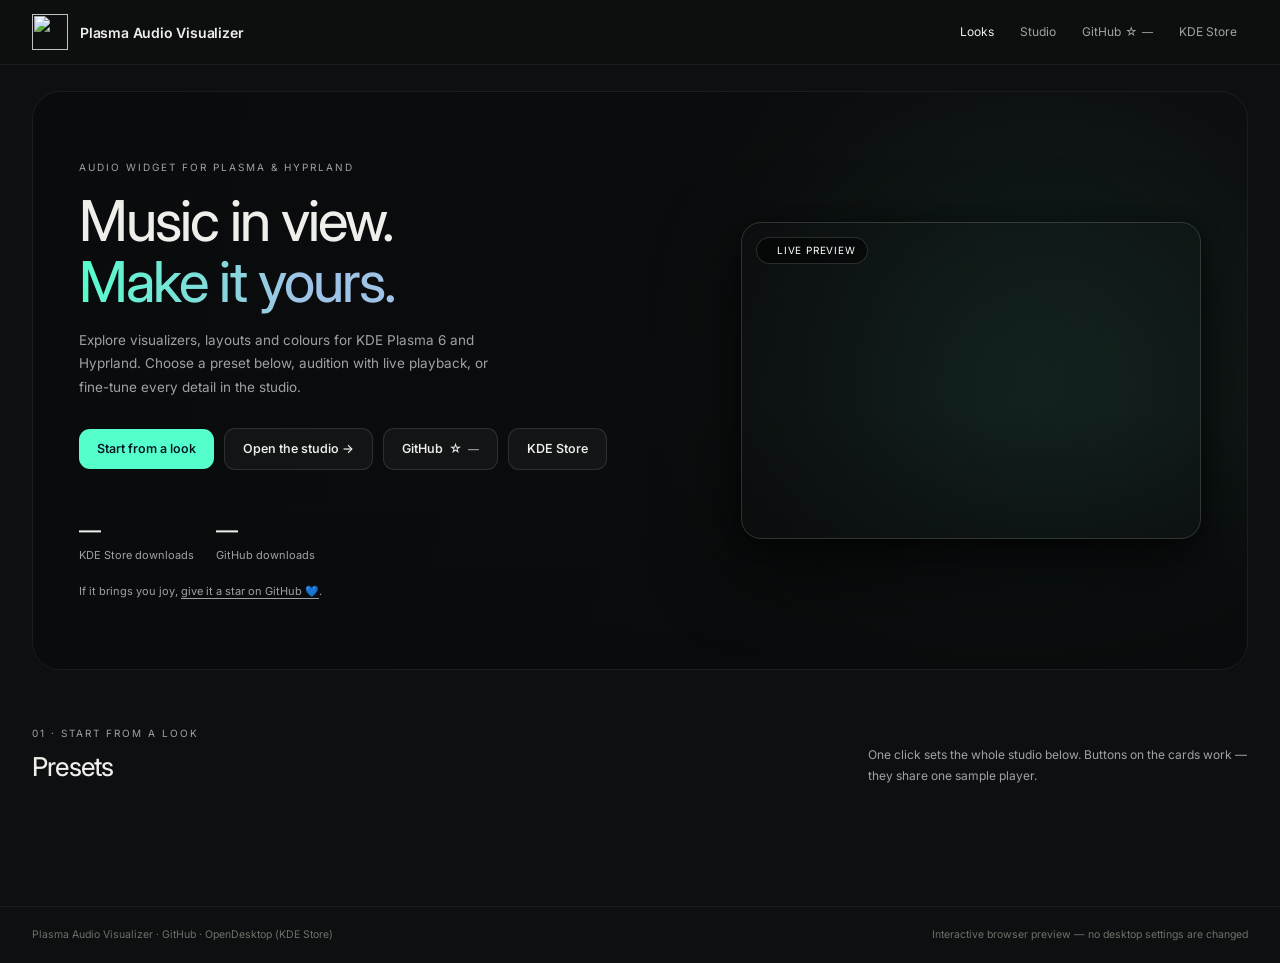
==== docs/website/index.html @ 0c095116 "3d visualizers udpated workflwos and website logic" ====
<!doctype html>
<html lang="en">
<head>
<meta charset="utf-8">
<meta name="viewport" content="width=device-width, initial-scale=1">
<title>Plasma Audio Visualizer — Looks &amp; Studio</title>
<meta name="description" content="Explore audio visualizer presets and tune your look in the interactive studio for Plasma Audio Visualizer.">
<link rel="icon" type="image/png" href="assets/studio/icon.png">
<link rel="preconnect" href="https://fonts.googleapis.com">
<link href="https://fonts.googleapis.com/css2?family=Inter:wght@400;500;600;700&family=Noto+Sans:ital,wght@0,400;0,700;1,400&display=swap" rel="stylesheet">
<link rel="stylesheet" href="style.css">
<link rel="stylesheet" href="assets/studio/wallpapers.css">
</head>
<body>
<svg width="0" height="0" style="position:absolute" aria-hidden="true"><filter id="lgRefract" x="0" y="0" width="100%" height="100%" color-interpolation-filters="sRGB"><feTurbulence type="fractalNoise" baseFrequency="0.006 0.011" numOctaves="2" seed="4" result="n"/><feGaussianBlur in="n" stdDeviation="2.5" result="nb"/><feDisplacementMap id="lgMap" in="SourceGraphic" in2="nb" scale="36" xChannelSelector="R" yChannelSelector="G"/></filter></svg>
<header><div class="hwrap">
  <div class="brand"><img class="brand-icon" src="assets/studio/icon.png" width="36" height="36" alt="">Plasma Audio Visualizer</div>
  <nav class="jump" aria-label="Main navigation">
    <a href="#" data-page="looks" aria-current="page">Looks</a>
    <a href="#" data-page="studio">Studio</a>
    <a href="https://github.com/Muddyblack/kde-audio-visualizer" target="_blank" rel="noopener" class="nav-gh" title="Give a star on GitHub if it brings you joy">
      GitHub <span aria-hidden="true">☆</span> <span class="star-count" data-count="stars" aria-label="Star count unavailable">—</span>
    </a>
    <a href="https://www.opendesktop.org/p/2359422" target="_blank" rel="noopener">KDE Store</a>
  </nav>
</div></header>

<main>
<div data-page="looks">
<section class="hero">
  <div class="hero-bg bd bd-sea"></div>
  <div class="hero-glow"></div>
  <div class="hero-grid">
    <div class="hero-copy">
      <div class="eyebrow">Audio widget for Plasma &amp; Hyprland</div>
      <h1>Music in view.<br><span>Make it yours.</span></h1>
      <p>Explore visualizers, layouts and colours for KDE Plasma 6 and Hyprland. Choose a preset below, audition with live playback, or fine-tune every detail in the studio.</p>
      <div class="hero-cta">
        <a class="primary-link" href="#looks">Start from a look</a>
        <a class="ghost-link" href="#" data-page="studio">Open the studio →</a>
        <a class="ghost-link star-link" href="https://github.com/Muddyblack/kde-audio-visualizer" target="_blank" rel="noopener" title="Star on GitHub if this project gave you joy">
          <span>GitHub</span><span aria-hidden="true">☆</span>
          <span class="star-count" data-count="stars" aria-label="Star count unavailable">—</span>
        </a>
        <a class="ghost-link" href="https://www.opendesktop.org/p/2359422" target="_blank" rel="noopener">KDE Store</a>
      </div>
      <div class="stats" id="stats"></div>
      <div class="stats download-stats" aria-label="Project downloads">
        <a class="stat-item" href="https://www.opendesktop.org/p/2359422" target="_blank" rel="noopener"><b data-count="kde" aria-label="Download count unavailable">—</b>KDE Store downloads</a>
        <a class="stat-item" href="https://github.com/Muddyblack/kde-audio-visualizer/releases" target="_blank" rel="noopener"><b data-count="downloads" aria-label="Download count unavailable">—</b>GitHub downloads</a>
      </div>
      <p class="star-note">If it brings you joy, <a href="https://github.com/Muddyblack/kde-audio-visualizer" target="_blank" rel="noopener">give it a star on GitHub 💙</a>.</p>
    </div>
    <div class="hero-showcase">
      <div class="hero-card">
        <span class="hero-badge"><i></i>Live preview</span>
        <div class="bd bd-sea"></div>
        <div class="fit" id="heroFit"><div class="fi" id="heroFi"></div></div>
      </div>
    </div>
  </div>
</section>

<div class="sh" id="looks"><div><div class="eyebrow">01 · Start from a look</div><h2>Presets</h2></div><p>One click sets the whole studio below. Buttons on the cards work — they share one sample player.</p></div>
<div class="filters" id="filters"></div>
<section class="presets" id="presets" aria-label="Preset looks"></section>
</div>

<div data-page="studio" hidden>
<div class="sh" id="studio"><div><div class="eyebrow">02 · Tune every detail</div><h2>Settings that preview as you go</h2></div><p>Tabs, search, visual pickers, and the widget always in view — on a desktop, a Plasma panel, or a Hyprland bar.</p></div>
<section class="studio">
  <div class="panel" id="panel">
    <div class="phead">
      <label class="search"><svg viewBox="0 0 24 24"><circle cx="11" cy="11" r="7"/><path d="m20 20-3.5-3.5"/></svg><input id="search" type="search" placeholder="Search settings…" aria-label="Search settings"><kbd>/</kbd></label>
      <button class="ghost" id="shuffle" title="Random combination">Surprise me</button>
    </div>
    <div class="tabs" role="tablist" id="tabs"></div>
    <div class="pbody" id="pbody"></div>
  </div>

  <div class="stagecol">
    <div class="stage" id="stage">
      <div class="bd bd-dusk" id="stageBd"></div>
      <div class="bar top">
        <div class="chip" id="bdPicker"><span class="lbl">Wallpaper</span></div>
        <div class="chip"><span class="lbl">State</span><select id="statusSel" aria-label="Widget state">
          <option value="normal">Playing</option><option value="paused">Paused</option><option value="long">Long title</option><option value="nometa">No metadata</option><option value="idle">Nothing playing</option><option value="backend">cava missing</option>
        </select></div>
      </div>
      <div class="hint" id="hint" hidden></div>
      <div class="scaler" id="scaler"><div class="scaled" id="mainWidget"></div></div>
      <div class="lightbox" id="lightbox" hidden></div>
      <div class="bar bottom">
        <div class="chip" id="accentPicker"><span class="lbl">Accent</span></div>
        <span class="sizeinfo" id="sizeInfo"></span>
        <div class="chip" id="zoomPicker"><button data-z="1">1×</button><button data-z="2">2×</button><button data-z="fit" aria-pressed="true">Fit</button></div>
      </div>
    </div>
    <div class="caption">
      <div class="ct"><h3 id="cfgTitle">Changed settings</h3><div class="btnrow"><button class="ghost" id="resetAll">Reset to defaults</button><button class="primary" id="copyCfg">Copy config</button></div></div>
      <div class="cfg" id="cfg"></div>
      <div class="legend"><span><span class="kv" style="padding:1px 6px">key</span> existing main.xml</span><span><span class="kv isnew" style="padding:1px 6px"><b>key</b></span> proposed</span><span><span class="kv ishypr" style="padding:1px 6px"><b>key</b></span> Hyprland shell</span></div>
    </div>
  </div>
</section>
</div>

</main>
<footer>
    <span>Plasma Audio Visualizer · <a href="https://github.com/Muddyblack/kde-audio-visualizer" target="_blank" rel="noopener">GitHub</a> · <a href="https://www.opendesktop.org/p/2359422" target="_blank" rel="noopener">OpenDesktop (KDE Store)</a></span>
    <span>Interactive browser preview — no desktop settings are changed</span>
</footer>

<div class="toast" id="toast" role="status" aria-live="polite"></div>

<script src="assets/studio/QtShim.js"></script>
<script src="assets/studio/ConfigSchema.js"></script>
<script src="assets/studio/WaveMath.js"></script>
<script src="assets/studio/WaveDraw.js"></script>
<script src="assets/studio/OrbitDraw.js"></script>
<script src="assets/studio/GrainDraw.js"></script>
<script src="assets/studio/Layouts.js"></script>
<script src="assets/studio/StudioCatalog.js"></script>
<script src="assets/studio/PresetCodec.js"></script>
<script src="assets/studio/Diagrams.js"></script>
<script src="assets/studio/Theme.js"></script>
<script src="assets/studio/Schema.js"></script>
<script src="app.js"></script>
</body>
</html>
---- docs/website/style.css ----
:root{
  color-scheme:dark;
  --bg:var(--studio-bg,#0e0f10);--panel:var(--studio-panel,#151718);--sunk:var(--studio-sunk,#0f1112);
  --line:var(--studio-line,#ffffff10);--line2:var(--studio-line2,#ffffff1c);--text:var(--studio-text,#eeefeb);--muted:var(--studio-muted,#9da3a5);--dim:var(--studio-dim,#787f82);
  --brand:var(--studio-brand,#55ffcc);--brand-ink:var(--studio-brandInk,#01121f);--new:var(--studio-warn,#ffe073);--idea:#b9a4ff;
}
*{box-sizing:border-box}
[hidden]{display:none!important}
html{scroll-behavior:smooth}
body{margin:0;background:var(--bg);color:var(--text);font:14px/1.5 Inter,"Segoe UI",system-ui,sans-serif;-webkit-font-smoothing:antialiased}
button,input,select{font:inherit;color:inherit}
button{cursor:pointer}
:focus-visible{outline:2px solid var(--brand);outline-offset:3px}

/* ─── page chrome ─── */
header{position:sticky;top:0;z-index:50;backdrop-filter:blur(14px);background:#0e0f10cc;border-bottom:1px solid var(--line)}
.hwrap{max-width:1440px;margin:auto;padding:14px 32px;display:flex;align-items:center;justify-content:space-between;gap:16px}
.brand{display:flex;align-items:center;gap:12px;font-weight:600;letter-spacing:-.2px}
.brand-icon{width:36px;height:36px;object-fit:contain;flex-shrink:0}
nav.jump{display:flex;gap:4px;align-items:center}
nav.jump a{color:var(--muted);text-decoration:none;font-size:12px;padding:6px 11px;border-radius:7px;display:inline-flex;align-items:center;gap:4px}
nav.jump a:hover{color:var(--text);background:var(--studio-hover)}
nav.jump a[aria-current=page]{color:var(--text);background:var(--studio-line)}
.star-count{font-size:11px;font-variant-numeric:tabular-nums;color:var(--muted)}

main{max-width:1440px;margin:auto;padding:0 32px 40px}
.eyebrow{font-size:10px;letter-spacing:2px;text-transform:uppercase;color:var(--muted)}
h1{font-size:clamp(34px,4.4vw,58px);font-weight:450;letter-spacing:-2px;line-height:1.08;margin:16px 0 0}
h1 span{background:linear-gradient(100deg,var(--brand),#9fc3e6 70%);-webkit-background-clip:text;background-clip:text;color:transparent}
.stats{display:flex;gap:22px;margin-top:26px;flex-wrap:wrap;align-items:center}
.stats .stat-item{font-size:11px;color:var(--muted);text-decoration:none;transition:transform .15s,color .15s}
.stats .stat-item b{display:block;font-size:22px;font-weight:500;color:var(--text);letter-spacing:-.5px}
.stats a.stat-item:hover{color:var(--brand);transform:translateY(-1px)}
.stats a.stat-item:hover b{color:var(--brand)}

/* ─── hero ─── */
.hero{position:relative;margin:26px 0 46px;border-radius:28px;overflow:hidden;isolation:isolate;border:1px solid var(--line)}
.hero-bg{position:absolute;inset:0;z-index:-2;transform:scale(1.02)}
.hero-bg:after{content:"";position:absolute;inset:0;background:linear-gradient(100deg,#0a0b0cf7 0%,#0a0b0ce8 34%,#0a0b0cad 58%,#0a0b0c4d 100%),linear-gradient(0deg,#08090ac2,transparent 45%)}
.hero-glow{position:absolute;z-index:-1;width:56%;height:150%;right:-8%;top:-25%;background:radial-gradient(circle,color-mix(in srgb,var(--brand) 20%,transparent),transparent 65%);filter:blur(50px);pointer-events:none}
.hero-grid{display:grid;grid-template-columns:minmax(320px,1fr) minmax(300px,460px);gap:44px;align-items:center;padding:68px 46px;position:relative;z-index:1}
.hero-copy{position:relative;z-index:2}
.hero-copy p{max-width:420px;color:var(--muted);margin:16px 0 0;line-height:1.75;font-size:13.5px}
.hero-copy p b{color:var(--text);font-weight:500}
.hero-cta{display:flex;gap:10px;margin-top:28px;flex-wrap:wrap;align-items:center}
.hero-cta a{display:inline-flex;align-items:center;gap:6px;border-radius:11px;padding:11px 18px;font-size:12.5px;font-weight:550;text-decoration:none;transition:transform .15s,background .15s,border-color .15s;white-space:nowrap}
.hero-cta a.primary-link{background:var(--brand);color:var(--brand-ink)}
.hero-cta a.primary-link:hover{transform:translateY(-1px)}
.hero-cta a.ghost-link{color:var(--text);border:1px solid var(--line2);background:#ffffff0a}
.hero-cta a.ghost-link:hover{background:var(--studio-hover)}
.hero-copy .star-note{font-size:11px;margin-top:18px}
.star-note a{color:inherit;text-underline-offset:3px}
.star-note a:hover{color:var(--text)}
.download-stats{margin-top:18px}
.hero-showcase{position:relative;display:grid;place-items:center}
.hero-card{position:relative;width:100%;aspect-ratio:16/11;border-radius:20px;overflow:hidden;border:1px solid #ffffff26;box-shadow:0 30px 80px #000a,0 4px 20px #0007;display:grid;place-items:center}
.hero-card .fit{position:relative;z-index:1}
.hero-badge{position:absolute;z-index:2;top:14px;left:14px;display:flex;align-items:center;gap:6px;font-size:10px;letter-spacing:.8px;text-transform:uppercase;color:#fff;background:#00000080;backdrop-filter:blur(10px);border:1px solid #ffffff26;border-radius:20px;padding:5px 11px 5px 8px}
.hero-badge i{width:6px;height:6px;border-radius:50%;background:var(--studio-ok);box-shadow:0 0 0 0 #8fe39a88;animation:pl 2s infinite}

.sh{display:flex;justify-content:space-between;align-items:end;gap:24px;margin:56px 0 20px}
.sh h2{font-size:26px;font-weight:450;letter-spacing:-.8px;margin:6px 0 0}
.sh p{font-size:12px;color:var(--muted);max-width:380px;margin:0;line-height:1.7}
.new{display:inline-flex;align-items:center;margin-left:7px;padding:1px 6px;border-radius:5px;font-size:9px;font-weight:600;letter-spacing:.6px;text-transform:uppercase;color:var(--new);background:#f1c27b14;border:1px solid #f1c27b33;vertical-align:1px;white-space:nowrap}
.exist{color:#9fc3e6;background:#9fc3e612;border-color:#9fc3e62e}
.hypr{color:#7fd8c8;background:#7fd8c812;border-color:#7fd8c82e}

/* Shared wallpaper artwork is loaded from assets/studio/wallpapers.css. */
.bd{position:absolute;inset:0;z-index:0}

/* ─── presets ─── */
.filters{display:flex;gap:6px;flex-wrap:wrap;margin:-6px 0 16px}
.filters button{background:var(--studio-hover);border:1px solid var(--line2);border-radius:20px;padding:5px 12px;font-size:11.5px;color:var(--muted)}
.filters button[aria-pressed=true]{background:var(--brand);color:var(--brand-ink);border-color:transparent}
.presets{display:grid;grid-template-columns:repeat(auto-fill,minmax(300px,1fr));gap:16px}
.pcard{position:relative;border:1px solid var(--line2);border-radius:16px;overflow:hidden;background:var(--panel);transition:transform .2s,border-color .2s,box-shadow .2s}
.pcard:hover{transform:translateY(-2px);border-color:#ffffff30;box-shadow:0 18px 40px #0006}
.pcard.active{border-color:color-mix(in srgb,var(--brand) 50%,transparent);box-shadow:0 0 0 3px color-mix(in srgb,var(--brand) 10%,transparent)}
.pcard .pv{position:relative;height:176px;display:grid;place-items:center;overflow:hidden;cursor:pointer}
.pcard .pv .fit{position:relative;z-index:1}
.pcard .meta{padding:14px 16px 16px;display:flex;justify-content:space-between;gap:12px;align-items:start;border-top:1px solid var(--line)}
.pcard h3{margin:0;font-size:14px;font-weight:550;letter-spacing:-.2px}
.pcard p{margin:3px 0 8px;font-size:11.5px;color:var(--muted);line-height:1.55}
.pcard .tags{display:flex;gap:5px;flex-wrap:wrap}.pcard .tags .new{margin:0}
.use{flex-shrink:0;background:#ffffff0a;border:1px solid var(--line2);border-radius:8px;padding:6px 11px;font-size:11px;color:var(--text)}
.use:hover,.pcard.active .use{background:var(--brand);color:var(--brand-ink);border-color:transparent}

/* ─── studio ─── */
.studio{display:grid;grid-template-columns:minmax(380px,1.1fr) minmax(0,1fr);gap:20px;align-items:start;max-width:1280px;margin-inline:auto}
.panel{border:1px solid var(--line2);border-radius:18px;background:linear-gradient(180deg,var(--studio-panelTop),var(--studio-panelBottom));overflow:hidden}
.phead{padding:16px 18px 0;display:flex;gap:10px;align-items:center}
.search{flex:1;display:flex;align-items:center;gap:8px;background:var(--sunk);border:1px solid var(--line2);border-radius:10px;padding:0 11px;height:36px;color:var(--dim)}
.search svg{width:14px;height:14px;fill:none;stroke:currentColor;stroke-width:2}
.search input{flex:1;background:none;border:0;outline:0;font-size:12.5px;color:var(--text);min-width:0}
.search kbd{font:10px Inter,sans-serif;border:1px solid var(--line2);border-radius:4px;padding:1px 5px;color:var(--dim)}
.ghost{background:none;border:1px solid var(--line2);border-radius:10px;height:36px;padding:0 12px;font-size:11.5px;color:var(--muted);white-space:nowrap}
.ghost:hover{color:var(--text);background:var(--studio-hover)}
.tabs{display:flex;flex-wrap:wrap;gap:2px;padding:12px 12px 0;border-bottom:1px solid var(--line)}
.tabs::-webkit-scrollbar{display:none}
.tabs button{position:relative;display:flex;align-items:center;gap:6px;background:none;border:0;padding:10px 10px 12px;font-size:12.5px;color:var(--muted);white-space:nowrap}
.tabs button svg{width:15px;height:15px;fill:none;stroke:currentColor;stroke-width:1.7;stroke-linecap:round;stroke-linejoin:round}
.tabs button[aria-selected=true]{color:var(--text)}
.tabs button[aria-selected=true]:after{content:"";position:absolute;left:8px;right:8px;bottom:-1px;height:2px;border-radius:2px;background:var(--brand)}
.pbody{padding:6px 18px 22px}
.sec{margin-top:18px}
.sec>h4{margin:0 0 8px;font-size:11px;font-weight:600;letter-spacing:1.2px;text-transform:uppercase;color:var(--studio-sectionTitle)}
.card{border:1px solid var(--line);border-radius:14px;background:var(--studio-card);padding:2px 14px}
.row{display:flex;align-items:center;justify-content:space-between;gap:10px 18px;flex-wrap:wrap;padding:13px 0;border-top:1px solid var(--line)}
.row.first{border-top:0}
.row.full{display:block}
.row.full .rh{margin-bottom:11px}
.row.disabled{opacity:.4;pointer-events:none}
.rh{flex:1 1 190px;min-width:0}
.rt{font-size:12.5px;font-weight:500}
.rd{font-size:11px;color:var(--muted);margin-top:2px;line-height:1.5}
.rc{flex-shrink:0;display:flex;align-items:center;gap:8px;flex-wrap:wrap;justify-content:flex-end}
.switch{appearance:none;width:36px;height:21px;border-radius:21px;background:var(--studio-switchOff);position:relative;cursor:pointer;flex-shrink:0;margin:0;transition:background .2s;box-shadow:inset 0 1px 2px #0006}
.switch:checked{background:linear-gradient(180deg,var(--studio-switchOnTop),var(--studio-switchOnBottom))}
.switch:before{content:"";position:absolute;width:15px;height:15px;left:3px;top:3px;border-radius:50%;background:var(--studio-knob);box-shadow:0 1px 3px #0007;transition:transform .2s cubic-bezier(.3,1.4,.6,1)}
.switch:checked:before{transform:translateX(15px);background:var(--studio-brandInk)}
.range{display:flex;align-items:center;gap:10px}
.range input{appearance:none;width:168px;height:4px;border-radius:4px;margin:0;background:linear-gradient(90deg,var(--brand) var(--f,50%),var(--studio-rangeTrack) var(--f,50%));cursor:pointer}
.range input::-webkit-slider-thumb{appearance:none;width:15px;height:15px;border-radius:50%;background:var(--studio-rangeThumb);box-shadow:0 1px 4px #0008,0 0 0 4px var(--studio-rangeRing)}
.range input::-moz-range-thumb{width:15px;height:15px;border:0;border-radius:50%;background:var(--studio-rangeThumb);box-shadow:0 1px 4px #0008,0 0 0 4px var(--studio-rangeRing)}
.range output{min-width:54px;text-align:center;font-size:11px;padding:3px 7px;border-radius:6px;background:var(--studio-hover);border:1px solid var(--line);font-variant-numeric:tabular-nums;color:var(--studio-outputText)}
.seg{display:inline-flex;flex-wrap:wrap;gap:2px;background:var(--sunk);border:1px solid var(--line2);padding:3px;border-radius:9px}
.seg button{background:none;border:0;border-radius:6px;padding:5px 10px;font-size:11.5px;color:var(--muted);white-space:nowrap;display:flex;align-items:center;gap:5px}
.seg button[aria-pressed=true]{background:var(--studio-segPressed);color:var(--studio-segPressedText);box-shadow:0 1px 4px #0005,inset 0 1px #ffffff0d}
.seg .new{margin-left:2px;padding:0 4px;font-size:8px}
.chips{display:flex;flex-wrap:wrap;gap:6px}
.chips button{background:var(--sunk);border:1px solid var(--line2);border-radius:20px;padding:5px 11px;font-size:11.5px;color:var(--muted)}
.chips button[aria-pressed=true]{border-color:var(--studio-chipPressedBorder);color:var(--text);background:var(--studio-chipPressed)}
.chips button[aria-pressed=true]:before{content:"✓ ";color:var(--brand)}
select.sel{background:var(--sunk);border:1px solid var(--line2);border-radius:8px;padding:7px 10px;font-size:12px;min-width:170px}
.tiles{display:grid;grid-template-columns:repeat(auto-fill,minmax(var(--tw,112px),1fr));gap:8px}
.tile{position:relative;background:var(--sunk);border:1px solid var(--line2);border-radius:12px;padding:6px;text-align:left;color:var(--muted);transition:border-color .15s,transform .15s,background .15s}
.tile:hover{border-color:var(--studio-tileHoverBorder);transform:translateY(-1px)}
.tile[aria-pressed=true]{border-color:var(--studio-tileSelectedBorder);color:var(--text);background:linear-gradient(180deg,var(--studio-chipPressed),var(--studio-panelBottom));box-shadow:0 0 0 3px var(--studio-tileSelectedRing)}
.tile .tpv{position:relative;display:grid;place-items:center;height:50px;border-radius:8px;overflow:hidden;background:radial-gradient(ellipse at 50% 120%,#ffffff0d,transparent 70%),var(--studio-tilePreview);margin-bottom:6px}
.tile .tpv>canvas{width:88%;height:36px;display:block}
.tile .tl{display:flex;align-items:center;justify-content:space-between;gap:4px;font-size:11px;padding:0 3px 2px;line-height:1.3}
.tile .tl .new{margin:0;padding:0 4px;font-size:8px}
.tile .tpv svg.diag{width:70%;height:auto}
.diag .f{fill:currentColor;opacity:.85}.diag .f2{fill:currentColor;opacity:.35}.diag .o{fill:none;stroke:currentColor;stroke-width:1.2;opacity:.6}.diag .s{fill:none;stroke:var(--brand);stroke-width:1.6;stroke-linecap:round}
.tile .tpv .pbwrap{width:82%;color:var(--text)}
.tile .tpv .w{position:relative}
.swatches{display:flex;flex-wrap:wrap;gap:7px;align-items:center}
.sw{width:22px;height:22px;border-radius:50%;border:0;padding:0;box-shadow:inset 0 0 0 1px #ffffff26}
.sw[aria-pressed=true]{box-shadow:0 0 0 2px var(--bg),0 0 0 4px #e9efe4}
.swc{position:relative;width:22px;height:22px;border-radius:50%;background:conic-gradient(#f55,#fd5,#5f8,#5df,#85f,#f5c,#f55);overflow:hidden;box-shadow:inset 0 0 0 1px #ffffff40}
.swc input{position:absolute;inset:-6px;opacity:0;cursor:pointer}
.sp{width:74%;height:34px;border-radius:9px;display:block;position:relative;overflow:hidden;border:1px solid #ffffff1f}
.sp-color{background:#0a0b10e6}
.sp-art{background:var(--cover) center/cover}.sp-art:after{content:"";position:absolute;inset:0;backdrop-filter:blur(3px);background:#0005}
.sp-glass{background:linear-gradient(135deg,#ffffff30,var(--studio-hover) 60%,#ffffff14);box-shadow:inset 0 1px #ffffff30}
.sp-liquid{border:0;background:linear-gradient(135deg,#ffffff22,#ffffff05 50%,#ffffff18);box-shadow:inset 0 1px #ffffffaa,inset 0 -1px #ffffff40,inset 1px 0 #ffffff50,inset 0 8px 14px -8px #ffffff60}
.sp-solid{background:linear-gradient(135deg,#eeeee4,#d9dfcf)}
.sp-atmosphere{background:radial-gradient(120% 140% at 100% 0%,#ff3d8baa,transparent 60%),radial-gradient(120% 120% at 0 100%,#5b2cffaa,transparent 60%),#120b2e}
.tpv.onbd{background:linear-gradient(135deg,#5b1d6e,#b3628a)}
.note{display:flex;gap:10px;padding:12px 13px;border-radius:12px;background:var(--studio-noteBg);border:1px solid var(--studio-noteBorder);font-size:11.5px;line-height:1.6;color:var(--studio-noteText)}
.note b{color:#fff;font-weight:550}
.note .ok{color:var(--studio-ok)}.note .warn{color:var(--studio-warn)}.note .no{color:#ff8a8a}
.note>i{font-style:normal;font-size:14px}
.note code{font:10.5px ui-monospace,monospace;background:#0006;padding:1px 5px;border-radius:4px}
.plat{display:grid;gap:8px}
.plat>div{display:grid;grid-template-columns:74px 1fr;gap:10px}
.plat span.k{font-size:10px;letter-spacing:1px;text-transform:uppercase;color:#a99bdc;padding-top:2px}
.monitor{position:relative;width:100%;aspect-ratio:16/9;max-width:340px;border-radius:10px;border:6px solid #2a2d2f;border-bottom-width:10px;background:linear-gradient(160deg,#3a2f5e,#b3628a);overflow:hidden}
.monitor .anch{position:absolute;inset:8px;display:grid;grid-template-columns:repeat(3,1fr);grid-template-rows:repeat(3,1fr);gap:4px}
.monitor .anch button{border:1px dashed #ffffff30;background:none;border-radius:6px;display:grid;place-items:center;padding:0}
.monitor .anch button span{width:46%;height:24%;border-radius:4px;background:#ffffff26}
.monitor .anch button[aria-pressed=true]{border-style:solid;border-color:#fff}
.monitor .anch button[aria-pressed=true] span{background:#fff;box-shadow:0 0 10px #fff8}
.diagcard{display:grid;gap:8px}
.check{display:flex;align-items:center;gap:10px;font-size:12px;padding:7px 0;color:var(--muted)}
.check i{width:18px;height:18px;border-radius:50%;display:grid;place-items:center;font-style:normal;font-size:10px;background:#ffffff0d;flex-shrink:0}
.check.ok i{background:#7fd18a22;color:var(--studio-ok)}
.check.ok{color:var(--text)}
.check code{margin-left:auto;font:10.5px ui-monospace,monospace;color:var(--dim)}
.status{display:flex;align-items:center;gap:12px;padding:6px 0 12px}
.livedot{width:10px;height:10px;border-radius:50%;background:var(--studio-ok);animation:pl 2s infinite;flex-shrink:0}
@keyframes pl{0%{box-shadow:0 0 0 0 #8fe39a88}70%{box-shadow:0 0 0 8px #8fe39a00}100%{box-shadow:0 0 0 0 #8fe39a00}}
.status b{font-weight:500;font-size:12.5px;display:block}.status span{font-size:11px;color:var(--muted)}
.status .ghost{margin-left:auto;height:30px}
.empty-search{padding:30px 0;text-align:center;color:var(--dim);font-size:12px}

/* stage */
.stagecol{position:sticky;top:72px;display:grid;gap:14px}
.stage{position:relative;border:1px solid var(--line2);border-radius:18px;overflow:hidden;height:min(420px,55vh);min-height:320px;isolation:isolate}
.stage .bar{position:absolute;z-index:6;left:12px;right:12px;display:flex;justify-content:space-between;align-items:center;gap:8px;flex-wrap:wrap;pointer-events:none}
.stage .bar>*{pointer-events:auto}
.stage .bar.top{top:12px}.stage .bar.bottom{bottom:12px}
.chip{display:flex;align-items:center;gap:6px;background:#0b0c0dcc;backdrop-filter:blur(12px);border:1px solid #ffffff1f;border-radius:10px;padding:4px;font-size:11px;color:#c9cfc6}
.chip button{background:none;border:0;border-radius:7px;padding:4px 8px;font-size:11px;color:#aab1a7}
.chip button[aria-pressed=true]{background:var(--studio-rangeTrack);color:#fff}
.chip .bdsw{width:30px;height:20px;padding:0;border-radius:6px;box-shadow:inset 0 0 0 1px #ffffff30;position:relative;overflow:hidden}
.chip .bdsw .bd{border-radius:6px}
.chip .bdsw[aria-pressed=true]{box-shadow:0 0 0 2px #fff}
.chip .acc{width:14px;height:14px;padding:0;border-radius:50%}
.chip .acc[aria-pressed=true]{box-shadow:0 0 0 2px #0b0c0d,0 0 0 3.5px #fff}
.chip select{background:transparent;border:0;font-size:11px;color:#e6ebe3;padding:3px 4px;outline:0}
.chip select option{background:#1a1c1e}
.chip .lbl{padding:0 4px 0 6px;color:#8a9187;font-size:10px;letter-spacing:.5px;text-transform:uppercase}
.scaler{position:absolute;z-index:2;transition:left .35s,top .35s}
.scaled{transform-origin:0 0}
.sizeinfo{font:10px ui-monospace,monospace;color:#e6ebe3b0;background:#0b0c0dcc;border:1px solid var(--studio-rangeTrack);border-radius:8px;padding:5px 9px;backdrop-filter:blur(10px)}
.hint{position:absolute;z-index:5;left:50%;transform:translateX(-50%);top:54px;font-size:11px;color:#fff;background:#0009;border-radius:20px;padding:4px 11px;backdrop-filter:blur(8px);pointer-events:none;white-space:nowrap}
.lightbox{position:absolute;inset:0;z-index:8;display:grid;place-items:center;background:#000a;backdrop-filter:blur(16px);cursor:zoom-out;animation:fade .25s}
.lightbox div{width:min(58%,300px);aspect-ratio:1;border-radius:14px;background-size:cover;box-shadow:0 30px 80px #000c}
.lightbox p{position:absolute;bottom:60px;margin:0;font-size:13px;color:#fff;text-align:center}
.lightbox p span{display:block;color:#fff9;font-size:11px}
@keyframes fade{from{opacity:0}}
.caption{border:1px solid var(--line2);border-radius:16px;background:var(--panel);padding:14px 16px}
.caption .ct{display:flex;align-items:center;justify-content:space-between;gap:10px;margin-bottom:10px;flex-wrap:wrap}
.caption h3{margin:0;font-size:13px;font-weight:550}
.caption h3 span{color:var(--muted);font-weight:400}
.cfg{display:flex;flex-wrap:wrap;gap:6px;max-height:132px;overflow:auto}
.kv{display:inline-flex;align-items:center;gap:6px;font:11px ui-monospace,SFMono-Regular,monospace;background:var(--sunk);border:1px solid var(--line);border-radius:7px;padding:4px 8px;color:#cdd4c9}
.kv b{font-weight:400;color:#8f968c}
.kv.isnew{border-color:#f1c27b2e;background:#f1c27b08}.kv.isnew b{color:#e3b56d}
.kv.ishypr{border-color:#7fd8c82e;background:#7fd8c808}.kv.ishypr b{color:#7fd8c8}
.cfg .none{font-size:11.5px;color:var(--dim)}
.btnrow{display:flex;gap:6px}
.btnrow button{height:28px;font-size:11px;border-radius:8px}
.primary{background:var(--brand);color:var(--brand-ink);border:0;padding:0 12px;font-weight:550}
.legend{display:flex;gap:14px;flex-wrap:wrap;font-size:11px;color:var(--muted);margin-top:10px}

footer{border-top:1px solid var(--line);margin-top:50px;padding:20px 32px;max-width:1440px;margin-left:auto;margin-right:auto;display:flex;justify-content:space-between;gap:20px;color:#69736a;font-size:10.5px}
.toast{position:fixed;left:50%;bottom:24px;transform:translate(-50%,20px);opacity:0;background:#e9efe4;color:#1a2117;border-radius:10px;padding:9px 14px;font-size:12px;font-weight:500;transition:.25s;z-index:99;pointer-events:none;box-shadow:0 10px 30px #0008}
.toast.on{opacity:1;transform:translate(-50%,0)}

/* ═══ THE WIDGET (mirrors VisualizerView.qml) ═══ */
.w{position:relative;width:var(--W);height:var(--H);color:var(--text);font-family:"Noto Sans","Noto Sans UI",Inter,system-ui,sans-serif;border-radius:var(--r);transition:transform .3s cubic-bezier(.2,.8,.2,1),box-shadow .3s;user-select:none;--p:.38}
.w.lift:hover{transform:translateY(-3px) scale(1.01)}
.w.sh-soft{box-shadow:0 10px 30px #0000004d,0 2px 6px #00000033}
.w.sh-lifted{box-shadow:0 24px 60px #00000073,0 6px 16px #00000040}
.w .face{position:absolute;inset:0;border-radius:inherit}
.w .surf{position:absolute;inset:0;border-radius:inherit;overflow:hidden;transition:opacity .2s}
.s-color{background:var(--bgc)}
.s-glass{background:linear-gradient(135deg,#ffffff24,var(--studio-hover) 55%,#ffffff12);backdrop-filter:blur(20px) saturate(1.5);-webkit-backdrop-filter:blur(20px) saturate(1.5)}
.s-solid{background:linear-gradient(135deg,#efefe6,#d8dece)}
.s-atmosphere{background:radial-gradient(130% 150% at 100% 0%,color-mix(in srgb,var(--p1) 75%,transparent),transparent 58%),radial-gradient(120% 130% at 0% 100%,color-mix(in srgb,var(--p2) 80%,transparent),transparent 62%),var(--p3)}
.s-atmosphere:after{content:"";position:absolute;inset:0;background:linear-gradient(180deg,#0000,#0000004d)}
.s-art .cover{position:absolute;inset:-18%;background:var(--cover) center/cover;filter:blur(var(--blur)) saturate(.85)}
.s-art .scrim{position:absolute;inset:0;background:linear-gradient(#000000b8,#000000d9,#000000fa);opacity:var(--dim)}
/* Liquid glass: blur + optional SVG refraction (Chromium) + specular rim that follows the pointer */
.s-liquid{background:linear-gradient(135deg,var(--studio-line2),var(--studio-card) 45%,#ffffff12);backdrop-filter:blur(var(--lgb,3px)) saturate(1.8) brightness(1.06);-webkit-backdrop-filter:blur(var(--lgb,3px)) saturate(1.8) brightness(1.06)}
.s-liquid.refract{backdrop-filter:url(#lgRefract) blur(var(--lgb,3px)) saturate(1.8) brightness(1.06)}
.s-liquid.t-frost{--lgb:14px;background:linear-gradient(135deg,#ffffff2e,var(--studio-line) 50%,#ffffff22)}
.s-liquid.t-cover{background:linear-gradient(135deg,color-mix(in srgb,var(--p1) 38%,transparent),color-mix(in srgb,var(--p2) 22%,transparent))}
.s-liquid .spec{position:absolute;inset:0;border-radius:inherit;background:radial-gradient(180px circle at var(--mx,22%) var(--my,-10%),#ffffff59,transparent 62%);mix-blend-mode:soft-light;pointer-events:none}
.s-liquid .edge{border:0!important;box-shadow:inset 0 1px 0 #ffffff99,inset 0 -1px 0 var(--studio-tileHoverBorder),inset 1px 0 0 #ffffff40,inset -1px 0 0 #ffffff26,inset 0 10px 18px -12px #ffffff66,inset 0 -12px 22px -14px #00000040!important}
.w .edge{position:absolute;inset:0;border-radius:inherit;border:1px solid #ffffff1f;pointer-events:none}
.w .edge.hl{box-shadow:inset 0 1px #ffffff2e,inset 0 -1px #00000026}
.s-solid .edge{border-color:#ffffff99}
.w .grain{position:absolute;inset:0;border-radius:inherit;pointer-events:none;opacity:.14;mix-blend-mode:overlay;background:url("data:image/svg+xml,%3Csvg xmlns='http://www.w3.org/2000/svg' width='120' height='120'%3E%3Cfilter id='n'%3E%3CfeTurbulence type='fractalNoise' baseFrequency='.9' numOctaves='2'/%3E%3C/filter%3E%3Crect width='120' height='120' filter='url(%23n)'/%3E%3C/svg%3E")}
.w .bglow{position:absolute;inset:-1px;border-radius:inherit;pointer-events:none;box-shadow:0 0 22px 2px var(--accent),inset 0 0 0 1px var(--accent);opacity:calc(var(--bass,0)*.7)}
.w .L{position:absolute;inset:var(--pad);display:flex;gap:12px;transition:opacity .3s}
.w.dim .L{opacity:.55}
.w .col{flex-direction:column}
.w .rev{flex-direction:row-reverse}
.artcol{display:flex;flex-direction:column;align-items:center;justify-content:center;gap:4px;flex-shrink:0}
.artcol .g2{flex:2}.artcol .g1{flex:1;max-height:10px}
.maincol{flex:1;min-width:0;display:flex;flex-direction:column;justify-content:center}
.wavebox{position:relative;flex:1;min-height:0;max-height:44px;transition:opacity .4s}
.wavebox.faded{opacity:.28}
.wavebox canvas{position:absolute;inset:0;width:100%;height:100%}
.bmsg{position:absolute;inset:0;display:flex;flex-direction:column;align-items:center;justify-content:center;text-align:center;line-height:1.25}
.bmsg span{font-size:10px;opacity:.8}.bmsg code{font:9px ui-monospace,monospace;opacity:.55}

/* artwork */
.artwrap{position:relative;flex-shrink:0;width:var(--a);height:var(--a)}
.art{position:relative;width:var(--a);height:var(--a);flex-shrink:0;border-radius:10px;background:#ffffff0d var(--cover) center/cover;box-shadow:inset 0 0 0 1px #ffffff2e,0 3px 12px #00000038;transition:transform .35s cubic-bezier(.2,.8,.2,1),filter .4s,box-shadow .3s}
.art.b-none{box-shadow:0 3px 12px #00000038}
.art.b-accent{box-shadow:inset 0 0 0 1.5px var(--accent),0 3px 12px #00000038}
.art.sharp{border-radius:2px}
.art.squircle{border-radius:30%}
.art.circle{border-radius:50%}
.art.vinyl,.art.cd{border-radius:50%}
.art.vinyl{background:radial-gradient(circle at 30% 25%,#ffffff1f,transparent 40%),repeating-radial-gradient(circle,#101010 0 1.2px,#1e1e1e 1.2px 2.6px);box-shadow:0 0 0 1px var(--studio-rangeTrack),0 4px 14px #0006}
.art.vinyl:before{content:"";position:absolute;inset:31%;border-radius:50%;background:var(--cover) center/cover}
.art.vinyl:after,.art.cd:after{content:"";position:absolute;left:46%;top:46%;width:8%;height:8%;border-radius:50%;background:#0c0c0c;box-shadow:0 0 0 1px #ffffff30}
.art.cd{background:radial-gradient(circle,#0000 0 17%,#ffffffcc 17.5% 19%,#0000 19.5%),conic-gradient(from 20deg,#d9e2e8,#f6c6dd,#bfe3f8,#fff3b8,#c9f0d4,#e4d2fb,#d9e2e8);box-shadow:0 0 0 1px #ffffff40,0 4px 14px #0005}
.art.cd:before{content:"";position:absolute;inset:6%;border-radius:50%;background:var(--cover) center/cover;opacity:.35;mix-blend-mode:multiply;-webkit-mask:radial-gradient(circle,#0000 0 20%,#000 21%)}
.art.spin{animation:spin 7s linear infinite}
.art.cd.spin{animation-duration:3s}
@keyframes spin{to{transform:rotate(360deg)}}
.art.glow{box-shadow:0 6px 24px color-mix(in srgb,var(--p1) 70%,transparent),inset 0 0 0 1px #ffffff2e}
.w:hover .art.tilt:not(.spin){transform:perspective(260px) rotateX(9deg) rotateY(-14deg) scale(1.05)}
.art.gray{filter:grayscale(1) brightness(.75)}
.art.reflect{-webkit-box-reflect:below 3px linear-gradient(transparent 55%,#ffffff40)}
.art.zoomable{cursor:zoom-in}
.art.empty{display:grid;place-items:center;background-image:none}
.art.empty:before,.art.empty:after{display:none}
.art.empty svg{width:42%;height:42%;fill:var(--text);opacity:.35}
.art.empty.fb-gradient{background:linear-gradient(135deg,hsl(var(--fh) 70% 60%),hsl(calc(var(--fh) + 60) 70% 35%))}
.art.empty.fb-letters{background:linear-gradient(135deg,#ffffff1f,var(--studio-hover))}
.art.empty b{font-size:calc(var(--a)*.36);font-weight:700;letter-spacing:-.5px;opacity:.8}
.artwrap .rg{position:absolute;inset:-4px;border-radius:14px;padding:2px;background:conic-gradient(var(--accent) calc(var(--p)*360deg),#ffffff26 0);-webkit-mask:linear-gradient(#000 0 0) content-box,linear-gradient(#000 0 0);-webkit-mask-composite:xor;mask-composite:exclude;pointer-events:none}
.artwrap.round .rg{border-radius:50%}
.artwrap.sq .rg{border-radius:32%}

/* dock */
.dock{display:flex;align-items:center;justify-content:center;gap:2px;height:26px;min-width:88px;padding:0 6px;border-radius:13px;background:var(--dock);border:1px solid #ffffff29;box-shadow:0 1px 3px #0000005a,inset 0 1px #ffffff2e;flex-shrink:0;transition:opacity .25s,transform .25s}
.dock button{width:22px;height:22px;display:grid;place-items:center;background:none;border:0;padding:0;color:var(--control);opacity:.8;transition:transform .13s cubic-bezier(.2,.8,.2,1),opacity .13s}
.dock button:hover{transform:scale(1.08);opacity:1}
.dock button:active{transform:scale(.94)}
.dock button.play{width:26px;opacity:.9}
.dock svg{width:12px;height:12px;fill:currentColor}
.dock button.xs{opacity:.45}.dock button.xs svg{width:10px;height:10px}
.dock button.xs.on{opacity:1;color:var(--accent)}
.dock.bare{background:none;border-color:transparent;box-shadow:none;min-width:0}
.dock.accent{background:none;border-color:transparent;box-shadow:none;gap:5px;min-width:0}
.dock.accent .play{width:24px;height:24px;border-radius:50%;background:var(--accent);color:#11140f;opacity:1;box-shadow:0 2px 8px color-mix(in srgb,var(--accent) 45%,transparent)}
.dock.accent .play svg{width:10px;height:10px}
.dock.hover{opacity:0;transform:translateY(3px)}
.w:hover .dock.hover{opacity:1;transform:none}
.tile .dock.hover{opacity:.55}

/* progress */
.pb{position:relative;height:18px;margin:1px 0;flex-shrink:0;cursor:pointer}
.pb.notimes{height:9px}
.pb .track{position:absolute;left:0;right:0;top:2px;height:3px;border-radius:9px;background:color-mix(in srgb,var(--text) 12%,transparent);box-shadow:inset 0 0 0 1px var(--studio-rangeTrack);transition:height .15s}
.pb:hover .track{height:5px}
.pb .fill{position:absolute;left:0;top:0;bottom:0;width:calc(var(--p)*100%);border-radius:inherit;overflow:hidden;background:linear-gradient(90deg,color-mix(in srgb,var(--pg1) 62%,transparent),color-mix(in srgb,var(--pg1) 95%,transparent) 65%,color-mix(in srgb,var(--pg2) 82%,transparent));box-shadow:0 0 6px color-mix(in srgb,var(--pg1) 38%,transparent)}
.pb .sweep{position:absolute;top:0;bottom:0;width:40%;left:-40%;opacity:0;background:linear-gradient(90deg,transparent,color-mix(in srgb,var(--control) 78%,transparent),transparent)}
.pb.on .sweep{opacity:.72;animation:sweep 1.73s ease-in-out infinite}
@keyframes sweep{to{left:110%}}
.pb .knob{position:absolute;top:50%;left:clamp(0px,calc(var(--p)*100% - 3px),calc(100% - 6px));width:6px;height:6px;margin-top:-3px;border-radius:50%;background:var(--control);box-shadow:0 0 6px color-mix(in srgb,var(--pg1) 55%,transparent);transition:width .15s,height .15s}
.pb:hover .knob{width:8px;height:8px;margin-top:-4px}
.pb.on .knob{animation:kp 1.4s ease-in-out infinite}
@keyframes kp{50%{transform:scale(1.18)}}
.pb1 .track{top:4px;height:1px;box-shadow:none;background:color-mix(in srgb,var(--text) 6%,transparent)}
.pb1 .fill{background:color-mix(in srgb,var(--pg1) 75%,transparent);box-shadow:none}
.pb1 .knob,.pb1 .sweep,.pb3 .knob,.pb3 .sweep{display:none}
.pb2 .track{height:4px}.pb2:hover .track{height:6px}
.pb2 .fill{box-shadow:0 0 10px color-mix(in srgb,var(--pg1) 65%,transparent)}
.pb2 .knob{width:8px;height:8px;margin-top:-4px;box-shadow:0 0 9px var(--pg1)}
.pb3 .track{height:6px}.pb3:hover .track{height:8px}
.pb canvas{display:none;position:absolute;left:0;right:0;top:1px;height:18px;width:100%}
.pb.pb4{height:28px}.pb.pb4.notimes{height:19px}
.pb4 .track,.pb5 .track,.pb7 .track,.pb9 .track{display:none}
.pb4 canvas,.pb5 canvas,.pb7 canvas{display:block}
.pb5 canvas,.pb7 canvas{height:10px;top:0}
.pb.pb5.notimes,.pb.pb7.notimes{height:11px}
.pb6 .track{height:4px;box-shadow:none;background:repeating-linear-gradient(90deg,color-mix(in srgb,var(--text) 18%,transparent) 0 7px,transparent 7px 9px)}
.pb6 .fill{background:repeating-linear-gradient(90deg,var(--pg1) 0 7px,transparent 7px 9px);box-shadow:none;border-radius:0}
.pb6 .knob,.pb6 .sweep{display:none}
.pb8 .track{height:5px;top:3px}.pb8:hover .track{height:6px}
.pb8 .fill{background:var(--pg1);box-shadow:none}
.pb8 .sweep{display:none}
.pb8 .knob,.pb8:hover .knob{width:16px;height:9px;margin-top:-4.5px;border-radius:6px;background:#fff;box-shadow:0 1px 4px #0006,0 0 0 .5px #0002;left:clamp(0px,calc(var(--p)*100% - 8px),calc(100% - 16px));animation:none}
.pb.pb9{height:12px}
.pb9 .times{position:static;justify-content:flex-start;gap:4px;font-size:9px;opacity:.65}
.pb9 .times span:first-child:after{content:" /";opacity:.6}
.pb9.center .times{justify-content:center}
.pb .times{position:absolute;left:0;right:0;bottom:0;display:flex;justify-content:space-between;font-size:8px;line-height:1;opacity:.5;font-variant-numeric:tabular-nums}
.pb.notimes .times{display:none}
.pb.pb9.notimes .times{display:flex}

/* text */
.texts{min-width:0;display:flex;flex-direction:column}
.texts.center{text-align:center;align-items:center}
.texts.right{text-align:right;align-items:flex-end}
.tt{font-size:var(--ts);font-weight:700;line-height:1.35;white-space:nowrap;overflow:hidden;text-overflow:ellipsis;max-width:100%}
.tt.unknown{font-style:italic;opacity:.75}
.tt.idle{opacity:.55;font-weight:400}
.ta{font-size:calc(var(--ts)*.82);line-height:1.35;opacity:.6;white-space:nowrap;overflow:hidden;text-overflow:ellipsis;max-width:100%}
.ta.hint{font-style:italic}
.tal{font-size:calc(var(--ts)*.72);opacity:.4;white-space:nowrap;overflow:hidden;text-overflow:ellipsis;max-width:100%;margin-top:1px}
.ly{font-size:calc(var(--ts)*.78);font-style:italic;color:var(--accent);opacity:.9;white-space:nowrap;overflow:hidden;text-overflow:ellipsis;max-width:100%;margin-top:1px;transition:opacity .3s}
.src{display:flex;align-items:center;gap:5px;font-size:7px;letter-spacing:1.3px;text-transform:uppercase;opacity:.65;margin-bottom:3px}
.src i{width:5px;height:5px;border-radius:50%;background:var(--accent)}
.src button{background:var(--studio-rangeTrack);border:0;border-radius:6px;padding:0 5px;font:inherit;letter-spacing:.5px;color:inherit;cursor:pointer}
.tt.marq{text-overflow:clip;-webkit-mask-image:linear-gradient(90deg,transparent,#000 6%,#000 90%,transparent)}
.tt.marq .mi{display:inline-block;animation:marq 14s linear infinite}
.tt.marq .mi span{padding-right:40px}
@keyframes marq{0%,12%{transform:translateX(0)}100%{transform:translateX(-50%)}}
.L-stacked .texts .tt{font-size:calc(var(--ts)*1.6);letter-spacing:-.3px}
.L-stacked .texts .ta{font-size:calc(var(--ts)*1.05)}
.L-stacked .texts .tal,.L-stacked .texts .ly{font-size:calc(var(--ts)*.85)}
.L-stacked .wavebox{max-height:40px;flex:none;height:40px}
.L-stacked .src{font-size:8px}
.w .top{display:flex;gap:14px;align-items:center}
.w .top .texts{flex:1}
.w .center{display:flex;justify-content:center}
.w .mid{display:flex;gap:10px;align-items:center}
.w .mid .texts{flex:1}
.L-hero .wavebox{max-height:none;flex:1}
.L-inline .pbrow{display:flex;align-items:center;gap:8px}
.L-inline .pbrow .pb{flex:1}
.L-inline .wavebox{max-height:34px}
.L-strip .L{align-items:center;gap:10px}
.L-strip .texts{width:120px;flex-shrink:0}
.L-strip .wavebox{flex:1;height:30px;max-height:30px}

/* lyrics-only layout */
.lyr-wrap{position:relative;display:flex;flex-direction:column;width:100%;height:100%;overflow:hidden;text-align:left}
.lyr-wrap.center{align-items:center;text-align:center}
.lyr-wrap.right{align-items:flex-end;text-align:right}
.lyr-head{font-size:11px;font-weight:500;opacity:.7;margin-bottom:10px;white-space:nowrap;overflow:hidden;text-overflow:ellipsis;max-width:100%;flex-shrink:0}
.lyr-scroll{display:flex;flex-direction:column;justify-content:center;gap:10px;flex:1;min-height:0}
.lyr-line{font-size:var(--lyr-size,22px);line-height:1.3;max-width:100%;transition:opacity .3s,color .3s,font-weight .3s;opacity:var(--lyr-future,.55)}
.lyr-line.past{opacity:var(--lyr-past,.55)}
.lyr-line.now{opacity:1;font-weight:600;color:var(--lyr-now-c,currentColor)}
.w .ghostw{position:absolute;inset:0;border:1px dashed #ffffff55;border-radius:var(--r);display:grid;place-items:center;text-align:center;font:11px Inter,sans-serif;color:#ffffffaa;background:#00000022;padding:8px}
.vol{position:absolute;right:-18px;top:8%;bottom:8%;width:6px;border-radius:6px;background:#0007;box-shadow:inset 0 0 0 1px #ffffff26;overflow:hidden;opacity:0;transition:opacity .25s}
.vol i{position:absolute;left:0;right:0;bottom:0;height:calc(var(--v)*100%);background:var(--accent)}
.vol.on{opacity:1}

/* hover details */
.hc{position:absolute;z-index:4;left:0;top:calc(100% + 10px);width:max(100%,250px);padding:12px;border-radius:14px;background:#16181acc;backdrop-filter:blur(22px) saturate(1.4);border:1px solid #ffffff21;box-shadow:0 18px 40px #0007;color:#eef0ec;font-family:"Noto Sans",Inter,sans-serif;opacity:0;transform:translateY(-6px);pointer-events:none;transition:opacity .22s,transform .22s}
.w:hover>.hc,.hc.pin{opacity:1;transform:none}
.hc.above{top:auto;bottom:calc(100% + 10px);transform:translateY(6px)}
.hc.drawer{top:calc(100% - 14px);border-top-left-radius:0;border-top-right-radius:0;padding-top:20px;z-index:-1;transform:translateY(-14px)}
.hc-head{display:flex;gap:10px;align-items:center;margin-bottom:9px}
.hc-head .art{--a:40px}
.hc-head b{display:block;font-size:12px;line-height:1.3}
.hc-head span{font-size:10.5px;opacity:.6}
.hc dl{margin:0;display:grid;grid-template-columns:auto 1fr;gap:4px 12px;font-size:10.5px}
.hc dt{opacity:.5}.hc dd{margin:0;text-align:right;white-space:nowrap;overflow:hidden;text-overflow:ellipsis}
.hc .vb{display:inline-block;width:60px;height:4px;border-radius:4px;background:#ffffff26;vertical-align:middle;position:relative;overflow:hidden}
.hc .vb i{position:absolute;inset:0 auto 0 0;width:calc(var(--v)*100%);background:var(--accent)}
/* Each face turns on its own and they swap at the halfway point: backface-visibility is
   unreliable once a face contains backdrop-filter or canvases. */
.w.flip .flipin{position:absolute;inset:0;border-radius:inherit}
.w.flip .face{transition:transform .6s cubic-bezier(.45,.05,.35,1),opacity 0s linear .3s}
.w.flip .back{transform:perspective(900px) rotateY(180deg);opacity:0;pointer-events:none}
.w.flip:hover .front{transform:perspective(900px) rotateY(-180deg);opacity:0;pointer-events:none}
.w.flip:hover .back{transform:perspective(900px) rotateY(0deg);opacity:1;pointer-events:auto}
.back .bk{position:absolute;inset:10px 12px;display:flex;gap:12px;align-items:center}
.back .bk .art{--a:62px}
.back dl{flex:1;margin:0;display:grid;grid-template-columns:auto 1fr;gap:1px 10px;font-size:9px;min-width:0}
.back dt{opacity:.5}.back dd{margin:0;white-space:nowrap;overflow:hidden;text-overflow:ellipsis}
.back .bt{grid-column:1/-1;font-size:11px;font-weight:700;margin-bottom:2px;white-space:nowrap;overflow:hidden;text-overflow:ellipsis}

/* orbit: the cover is the centre, the visualizer circles it */
.L-orbit .L{align-items:center}
.orbit{position:relative;flex-shrink:0;display:grid;place-items:center}
.orbit>canvas{position:absolute;inset:0;width:100%;height:100%}
.orbit>.art,.orbit>.artwrap{position:relative;z-index:1;transition:transform .09s linear}
.orbit.pulse>.art,.orbit.pulse>.artwrap{transform:scale(calc(1 + var(--bass,0)*.07))}
.L-orbit .texts{align-items:center;text-align:center;width:100%}
.L-orbit .tt{font-size:calc(var(--ts)*1.3)}
.L-orbit .ta{font-size:calc(var(--ts)*.95)}
.L-orbit .pbx{width:100%}
.tile .tpv>canvas.orb{grid-area:1/1;width:48px;height:48px}
.tpv .orb+.art{grid-area:1/1}
.picon{position:relative;width:26px;height:26px;display:grid;place-items:center}
.picon>canvas{position:absolute;left:-7px;top:-7px;width:40px;height:40px}

/* poster layout: big typographic title, visualizer as a texture behind it, large clock */
.po{gap:2px;justify-content:flex-end}
.po>*{position:relative}
.po>.po-viz{position:absolute;inset:0;max-height:none;flex:none;opacity:var(--pvo,.35);pointer-events:none;-webkit-mask-image:linear-gradient(90deg,transparent,#000 14%,#000 86%,transparent);mask-image:linear-gradient(90deg,transparent,#000 14%,#000 86%,transparent)}
.po.center{align-items:center;text-align:center}
.po-meta{display:flex;align-items:center;gap:6px;max-width:100%;font-size:8px;letter-spacing:1.6px;text-transform:uppercase;opacity:.72;white-space:nowrap;overflow:hidden}
.po-meta i{width:5px;height:5px;border-radius:1px;background:var(--accent);flex-shrink:0;transform:rotate(45deg)}
.po-meta.hint{font-style:italic}
.po-title{max-width:100%;font-size:calc(var(--ts)*2.1);font-weight:800;letter-spacing:-.02em;line-height:1.08;overflow:hidden;display:-webkit-box;-webkit-box-orient:vertical;-webkit-line-clamp:var(--pl,1);word-break:break-word}
.po-title.unknown{font-style:italic;opacity:.75}
.po-title.idle{opacity:.55;font-weight:400}
.po-foot{display:flex;align-items:center;gap:10px;width:100%;margin-top:5px}
.po-foot .pb{flex:1}
.po-clock{font:600 calc(var(--ts)*1.25) ui-monospace,"JetBrains Mono","Noto Sans Mono",monospace;font-variant-numeric:tabular-nums;opacity:.85;letter-spacing:-.02em}
/* bars that hang from the top edge */
.wavebox.dir-down canvas{transform:scaleY(-1)}
#panel.dir-down .tpv>canvas[data-c=wave][data-i="1"],#panel.dir-down .tpv>canvas[data-c=wave][data-i="6"],#panel.dir-down .tpv>canvas[data-c=wave][data-i="7"],#panel.dir-down .tpv>canvas[data-c=wave][data-i="8"]{transform:scaleY(-1)}
/* preset picker inside settings */
.pp-top{display:flex;justify-content:space-between;align-items:center;gap:10px;flex-wrap:wrap;margin-bottom:10px}
.pp-grid{display:grid;grid-template-columns:repeat(auto-fill,minmax(150px,1fr));gap:8px}
.pp{position:relative;background:var(--sunk);border:1px solid var(--line2);border-radius:12px;padding:6px;color:var(--muted);cursor:pointer;transition:border-color .15s,transform .15s}
.pp:hover{border-color:var(--studio-tileHoverBorder);transform:translateY(-1px)}
.pp[aria-pressed=true]{border-color:var(--studio-tileSelectedBorder);color:var(--text);box-shadow:0 0 0 3px var(--studio-tileSelectedRing)}
.pp .ppv{position:relative;height:68px;border-radius:8px;overflow:hidden;display:grid;place-items:center;margin-bottom:6px}
.pp .ppv .fit{position:relative;z-index:1}
.pp .w{pointer-events:none}
.pp .tl{display:flex;justify-content:space-between;align-items:center;gap:4px;font-size:11px;padding:0 3px 2px}
.pp .tl .new{margin:0;padding:0 4px;font-size:8px}
.pp .del{position:absolute;top:9px;right:9px;z-index:3;width:20px;height:20px;border-radius:50%;border:0;background:#000b;color:#fff;font-size:12px;line-height:1;display:none}
.pp:hover .del,.pp:focus-within .del{display:block}
.keep{display:flex;align-items:center;gap:8px;font-size:11.5px;color:var(--muted);cursor:pointer}
.saverow{display:flex;gap:8px;margin-top:10px;flex-wrap:wrap}
.saverow input{flex:1;min-width:140px;background:var(--sunk);border:1px solid var(--line2);border-radius:8px;padding:7px 10px;font-size:12px}
.saverow .primary{height:32px;border-radius:8px}
.saverow .ghost{height:30px}
textarea.sel{resize:none;min-width:170px;line-height:1.35;background:var(--sunk);border:1px solid var(--line2);border-radius:8px;padding:7px 10px;font:12px Inter,"Segoe UI",sans-serif;color:var(--text);outline:0}
textarea.sel:focus{border-color:color-mix(in srgb,var(--brand) 40%,transparent)}
/* refraction is tuned for full size; at thumbnail scale it turns into blobs */
.pp .s-liquid,.pp .s-liquid.refract,.pp .s-glass{backdrop-filter:none;-webkit-backdrop-filter:none;background-color:#ffffff1f}

/* panel pill */
.w.L-pill,.w.L-pillicon{width:auto;max-width:var(--W);height:var(--H)}
.w.L-pill .L,.w.L-pillicon .L{position:relative;inset:auto;height:100%;align-items:center;gap:8px;padding:0 10px 0 5px}
.w.L-pillicon .L{padding:0 4px;gap:4px}
.w.L-pill.nobg:hover,.w.L-pillicon.nobg:hover{background:#ffffff14}
.w.L-pill .art{--a:20px;border-radius:6px}.w.L-pill .art.circle,.w.L-pill .art.vinyl,.w.L-pill .art.cd{border-radius:50%}
.w.L-pillicon .art{--a:22px}
.w.L-pill .artwrap .rg,.w.L-pillicon .artwrap .rg{inset:-3px;padding:1.5px}
.ptxt{display:flex;align-items:baseline;gap:5px;min-width:0;font-size:12px;white-space:nowrap}
.ptxt .pt{font-weight:600;overflow:hidden;text-overflow:ellipsis;min-width:0}
.ptxt .pa{opacity:.6;overflow:hidden;text-overflow:ellipsis;min-width:0;flex-shrink:1}
.ptxt .psep{opacity:.35}
.eq{display:flex;align-items:flex-end;gap:2px;height:12px;flex-shrink:0}
.eq i{width:2.5px;border-radius:2px;background:var(--accent);height:40%}
.eq i:nth-child(2){height:95%}.eq i:nth-child(3){height:60%}.eq i:nth-child(4){height:78%}
.eq.live i{animation:eq .9s ease-in-out infinite alternate}
.eq.live i:nth-child(2){animation-duration:.7s}.eq.live i:nth-child(3){animation-duration:1.1s}.eq.live i:nth-child(4){animation-duration:.8s}
@keyframes eq{0%{height:25%}100%{height:100%}}
.eq.paused i{height:25%!important;opacity:.5}
.L-pillicon .eq{position:absolute;right:1px;bottom:3px;height:9px;padding:1px;border-radius:3px;background:#000a}
.L-pillicon .eq i{width:1.5px}
.pctl{display:flex;gap:0;margin-left:2px}
.pctl button{width:20px;height:20px;border:0;background:none;padding:0;display:grid;place-items:center;color:var(--control);opacity:.8;border-radius:50%}
.pctl button:hover{background:var(--studio-rangeTrack);opacity:1}
.pctl svg{width:10px;height:10px;fill:currentColor}
.pline{position:absolute;left:12px;right:12px;bottom:2px;height:2px;border-radius:2px;background:#ffffff1f;overflow:hidden;pointer-events:none}
.pline i{position:absolute;inset:0 auto 0 0;width:calc(var(--p)*100%);background:var(--accent)}
.pmock{position:relative;display:flex;align-items:center;gap:6px;padding:0 8px;color:#eff0f1;font:12px "Noto Sans",Inter,sans-serif}
.pm-kde{border-radius:12px;background:#202326e0;border:1px solid #ffffff14;box-shadow:0 8px 24px #0007;backdrop-filter:blur(20px)}
.pm-hypr{border-radius:14px;background:#11111be6;border:2px solid #89b4fa55;box-shadow:0 6px 20px #0006}
.pm-ico{width:26px;height:26px;border-radius:7px;display:grid;place-items:center;flex-shrink:0}
.pm-ico i{width:16px;height:16px;border-radius:4px;display:block}
.pm-kde .pm-ico.act{background:#ffffff14;box-shadow:inset 0 -2px #3daee9}
.pm-ws{display:flex;gap:5px;align-items:center;padding:0 6px}
.pm-ws i{width:8px;height:8px;border-radius:50%;background:#6c7086}
.pm-ws i.on{width:22px;border-radius:5px;background:#89b4fa}
.pm-sp{flex:1}
.pm-clock{font-size:12px;padding:0 6px;opacity:.9;white-space:nowrap;text-align:center;line-height:1.15}
.pm-clock small{display:block;font-size:9px;opacity:.6}
.pm-tray{display:flex;gap:9px;padding:0 6px;opacity:.75}
.pm-tray i{width:12px;height:12px;border-radius:3px;border:1.5px solid #eff0f1}
.slot{position:relative;display:flex;align-items:center;flex-shrink:0}
.popup{position:absolute;right:50%;transform:translateX(50%);z-index:5;animation:pop .28s cubic-bezier(.2,1.2,.4,1)}
.pm-kde .popup{bottom:calc(100% + 14px)}
.pm-hypr .popup{top:calc(100% + 12px)}
@keyframes pop{from{opacity:0;transform:translateX(50%) scale(.94)}}

@media (max-width:1100px){
  .studio{grid-template-columns:1fr}
  .stagecol{position:sticky;top:58px;z-index:20}
  .stage{height:320px;min-height:0}
  .caption{display:none}
  .hero-grid{grid-template-columns:1fr;padding:48px 36px}
  .hero-showcase{max-width:460px;margin:0 auto}
}
@media (max-width:760px){
  .hwrap{padding:12px 16px;flex-wrap:wrap;gap:8px 16px}.brand{font-size:13px}
  main{padding:0 16px 30px}
  .hero{margin:16px 0 34px;border-radius:20px}
  .hero-grid{padding:34px 20px;gap:28px}
  .hero-cta a{padding:10px 14px;font-size:12px}
  .stats{gap:18px}
  .sh{display:block}.sh p{margin-top:8px}
  .presets{grid-template-columns:1fr}
  .row{flex-wrap:wrap}.range input{width:130px}
  .stage{height:280px}
  .stage .bar.bottom .sizeinfo,.stage .bar .lbl{display:none}
  footer{flex-direction:column}
}
.rm .art.spin,.rm .pb .sweep,.rm .pb .knob,.rm .tt.marq .mi,.rm .eq.live i{animation:none!important}
@media (prefers-reduced-motion:reduce){*{animation:none!important;transition:none!important}}
footer a{color:inherit;text-decoration:none}
footer a:hover{color:var(--text);text-decoration:underline}
.hwrap .links{display:flex;align-items:center;gap:8px}
.hwrap .icon-link{color:var(--muted);display:flex;align-items:center;gap:6px;text-decoration:none;font-size:12px;padding:6px 10px;border-radius:7px;border:1px solid var(--line2)}
.hwrap .icon-link:hover{color:var(--text);background:var(--studio-hover)}
.hwrap .icon-link svg{width:14px;height:14px;fill:currentColor}
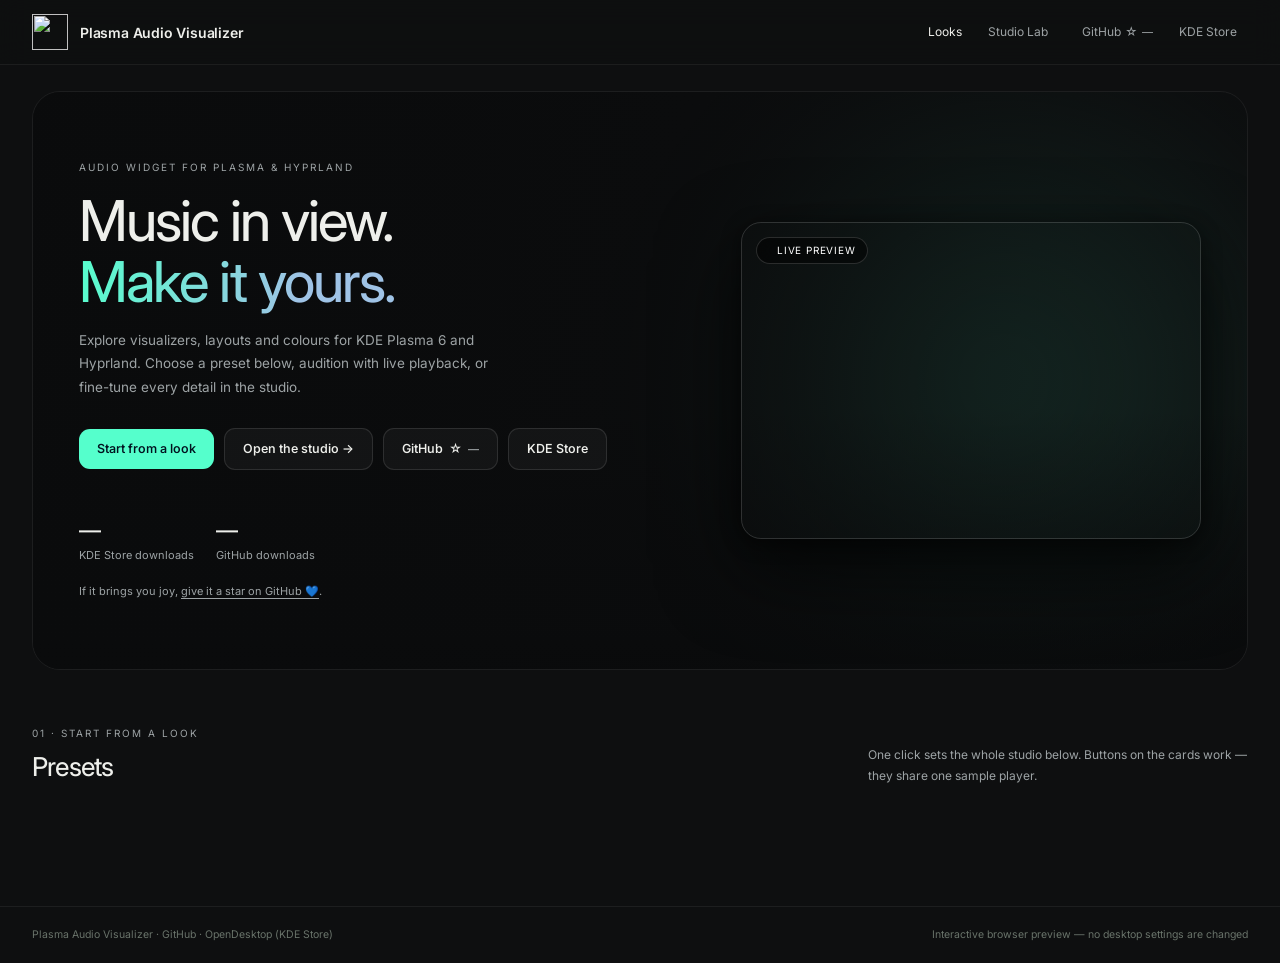
==== commit f95bdda1: "cleanup pahse 3" ====
--- a/docs/website/index.html
+++ b/docs/website/index.html
@@ -17,8 +17,8 @@
   <div class="brand"><img class="brand-icon" src="assets/studio/icon.png" width="36" height="36" alt="">Plasma Audio Visualizer</div>
   <nav class="jump" aria-label="Main navigation">
     <a href="#" data-page="looks" aria-current="page">Looks</a>
-    <a href="#" data-page="studio">Studio</a>
-    <a href="https://github.com/Muddyblack/kde-audio-visualizer" target="_blank" rel="noopener" class="nav-gh" title="Give a star on GitHub if it brings you joy">
+    <a href="#" data-page="studio">Studio Lab <span class="studio-version" data-project-version></span></a>
+    <a href="https://github.com/Muddyblack/audio-wave-visualizer" target="_blank" rel="noopener" class="nav-gh" title="Give a star on GitHub if it brings you joy">
       GitHub <span aria-hidden="true">☆</span> <span class="star-count" data-count="stars" aria-label="Star count unavailable">—</span>
     </a>
     <a href="https://www.opendesktop.org/p/2359422" target="_blank" rel="noopener">KDE Store</a>
@@ -38,7 +38,7 @@
       <div class="hero-cta">
         <a class="primary-link" href="#looks">Start from a look</a>
         <a class="ghost-link" href="#" data-page="studio">Open the studio →</a>
-        <a class="ghost-link star-link" href="https://github.com/Muddyblack/kde-audio-visualizer" target="_blank" rel="noopener" title="Star on GitHub if this project gave you joy">
+        <a class="ghost-link star-link" href="https://github.com/Muddyblack/audio-wave-visualizer" target="_blank" rel="noopener" title="Star on GitHub if this project gave you joy">
           <span>GitHub</span><span aria-hidden="true">☆</span>
           <span class="star-count" data-count="stars" aria-label="Star count unavailable">—</span>
         </a>
@@ -47,9 +47,9 @@
       <div class="stats" id="stats"></div>
       <div class="stats download-stats" aria-label="Project downloads">
         <a class="stat-item" href="https://www.opendesktop.org/p/2359422" target="_blank" rel="noopener"><b data-count="kde" aria-label="Download count unavailable">—</b>KDE Store downloads</a>
-        <a class="stat-item" href="https://github.com/Muddyblack/kde-audio-visualizer/releases" target="_blank" rel="noopener"><b data-count="downloads" aria-label="Download count unavailable">—</b>GitHub downloads</a>
+        <a class="stat-item" href="https://github.com/Muddyblack/audio-wave-visualizer/releases" target="_blank" rel="noopener"><b data-count="downloads" aria-label="Download count unavailable">—</b>GitHub downloads</a>
       </div>
-      <p class="star-note">If it brings you joy, <a href="https://github.com/Muddyblack/kde-audio-visualizer" target="_blank" rel="noopener">give it a star on GitHub 💙</a>.</p>
+      <p class="star-note">If it brings you joy, <a href="https://github.com/Muddyblack/audio-wave-visualizer" target="_blank" rel="noopener">give it a star on GitHub 💙</a>.</p>
     </div>
     <div class="hero-showcase">
       <div class="hero-card">
@@ -107,24 +107,13 @@
 
 </main>
 <footer>
-    <span>Plasma Audio Visualizer · <a href="https://github.com/Muddyblack/kde-audio-visualizer" target="_blank" rel="noopener">GitHub</a> · <a href="https://www.opendesktop.org/p/2359422" target="_blank" rel="noopener">OpenDesktop (KDE Store)</a></span>
+    <span>Plasma Audio Visualizer · <a href="https://github.com/Muddyblack/audio-wave-visualizer" target="_blank" rel="noopener">GitHub</a> · <a href="https://www.opendesktop.org/p/2359422" target="_blank" rel="noopener">OpenDesktop (KDE Store)</a></span>
     <span>Interactive browser preview — no desktop settings are changed</span>
 </footer>
 
 <div class="toast" id="toast" role="status" aria-live="polite"></div>
 
-<script src="assets/studio/QtShim.js"></script>
-<script src="assets/studio/ConfigSchema.js"></script>
-<script src="assets/studio/WaveMath.js"></script>
-<script src="assets/studio/WaveDraw.js"></script>
-<script src="assets/studio/OrbitDraw.js"></script>
-<script src="assets/studio/GrainDraw.js"></script>
-<script src="assets/studio/Layouts.js"></script>
-<script src="assets/studio/StudioCatalog.js"></script>
-<script src="assets/studio/PresetCodec.js"></script>
-<script src="assets/studio/Diagrams.js"></script>
-<script src="assets/studio/Theme.js"></script>
-<script src="assets/studio/Schema.js"></script>
+<script src="assets/studio/Runtime.js"></script>
 <script src="app.js"></script>
 </body>
 </html>
--- a/docs/website/style.css
+++ b/docs/website/style.css
@@ -95,7 +95,7 @@
 .search kbd{font:10px Inter,sans-serif;border:1px solid var(--line2);border-radius:4px;padding:1px 5px;color:var(--dim)}
 .ghost{background:none;border:1px solid var(--line2);border-radius:10px;height:36px;padding:0 12px;font-size:11.5px;color:var(--muted);white-space:nowrap}
 .ghost:hover{color:var(--text);background:var(--studio-hover)}
-.tabs{display:flex;flex-wrap:wrap;gap:2px;padding:12px 12px 0;border-bottom:1px solid var(--line)}
+.tabs{display:flex;flex-wrap:nowrap;overflow-x:auto;gap:2px;padding:12px 12px 0;border-bottom:1px solid var(--line)}
 .tabs::-webkit-scrollbar{display:none}
 .tabs button{position:relative;display:flex;align-items:center;gap:6px;background:none;border:0;padding:10px 10px 12px;font-size:12.5px;color:var(--muted);white-space:nowrap}
 .tabs button svg{width:15px;height:15px;fill:none;stroke:currentColor;stroke-width:1.7;stroke-linecap:round;stroke-linejoin:round}
@@ -296,7 +296,7 @@
 .art.empty.fb-gradient{background:linear-gradient(135deg,hsl(var(--fh) 70% 60%),hsl(calc(var(--fh) + 60) 70% 35%))}
 .art.empty.fb-letters{background:linear-gradient(135deg,#ffffff1f,var(--studio-hover))}
 .art.empty b{font-size:calc(var(--a)*.36);font-weight:700;letter-spacing:-.5px;opacity:.8}
-.artwrap .rg{position:absolute;inset:-4px;border-radius:14px;padding:2px;background:conic-gradient(var(--accent) calc(var(--p)*360deg),#ffffff26 0);-webkit-mask:linear-gradient(#000 0 0) content-box,linear-gradient(#000 0 0);-webkit-mask-composite:xor;mask-composite:exclude;pointer-events:none}
+.artwrap .rg{position:absolute;inset:-4px;border-radius:14px;padding:2px;background:var(--ring-fill,conic-gradient(var(--progress,var(--accent)) calc(var(--p)*360deg),#ffffff26 0));-webkit-mask:linear-gradient(#000 0 0) content-box,linear-gradient(#000 0 0);-webkit-mask-composite:xor;mask-composite:exclude;pointer-events:none}
 .artwrap.round .rg{border-radius:50%}
 .artwrap.sq .rg{border-radius:32%}
 
@@ -308,10 +308,10 @@
 .dock button.play{width:26px;opacity:.9}
 .dock svg{width:12px;height:12px;fill:currentColor}
 .dock button.xs{opacity:.45}.dock button.xs svg{width:10px;height:10px}
-.dock button.xs.on{opacity:1;color:var(--accent)}
+.dock button.xs.on{opacity:1;color:var(--control-accent,var(--accent))}
 .dock.bare{background:none;border-color:transparent;box-shadow:none;min-width:0}
 .dock.accent{background:none;border-color:transparent;box-shadow:none;gap:5px;min-width:0}
-.dock.accent .play{width:24px;height:24px;border-radius:50%;background:var(--accent);color:#11140f;opacity:1;box-shadow:0 2px 8px color-mix(in srgb,var(--accent) 45%,transparent)}
+.dock.accent .play{width:24px;height:24px;border-radius:50%;background:var(--control-accent,var(--accent));color:#11140f;opacity:1;box-shadow:0 2px 8px color-mix(in srgb,var(--accent) 45%,transparent)}
 .dock.accent .play svg{width:10px;height:10px}
 .dock.hover{opacity:0;transform:translateY(3px)}
 .w:hover .dock.hover{opacity:1;transform:none}
@@ -464,8 +464,6 @@
 .po-foot .pb{flex:1}
 .po-clock{font:600 calc(var(--ts)*1.25) ui-monospace,"JetBrains Mono","Noto Sans Mono",monospace;font-variant-numeric:tabular-nums;opacity:.85;letter-spacing:-.02em}
 /* bars that hang from the top edge */
-.wavebox.dir-down canvas{transform:scaleY(-1)}
-#panel.dir-down .tpv>canvas[data-c=wave][data-i="1"],#panel.dir-down .tpv>canvas[data-c=wave][data-i="6"],#panel.dir-down .tpv>canvas[data-c=wave][data-i="7"],#panel.dir-down .tpv>canvas[data-c=wave][data-i="8"]{transform:scaleY(-1)}
 /* preset picker inside settings */
 .pp-top{display:flex;justify-content:space-between;align-items:center;gap:10px;flex-wrap:wrap;margin-bottom:10px}
 .pp-grid{display:grid;grid-template-columns:repeat(auto-fill,minmax(150px,1fr));gap:8px}
@@ -567,3 +565,46 @@
 .hwrap .icon-link:hover{color:var(--text);background:var(--studio-hover)}
 .hwrap .icon-link svg{width:14px;height:14px;fill:currentColor}
 
+
+/* Preset library and grouped Studio navigation. */
+.studio-subtabs{display:flex;align-items:center;justify-content:space-between;flex-wrap:nowrap;gap:10px;padding:10px 18px;border-bottom:1px solid var(--line);overflow-x:auto}
+.studio-subtabs .seg{flex-wrap:nowrap;flex-shrink:0}
+.pp .favorite{position:absolute;top:9px;left:9px;z-index:3;width:26px;height:26px;border-radius:7px;border:0;background:#101214dd;color:white;font-size:18px;line-height:1}
+.pp .favorite[aria-pressed=true]{color:var(--brand)}
+.pp .favorite:focus-visible{outline:2px solid var(--brand);outline-offset:2px}
+.share-help{margin-top:14px;line-height:1.6}
+.share-help a{color:var(--brand)}
+.daily-auto{margin-top:14px}
+
+.studio-subtabs button{display:inline-flex;align-items:center;gap:6px;white-space:nowrap;min-height:28px}
+.studio-subtabs button svg{width:14px;height:14px;fill:none;stroke:currentColor;stroke-width:1.7;stroke-linecap:round;stroke-linejoin:round}
+
+/* Keep navigation visible while the settings themselves scroll. */
+.studio > .panel{display:flex;flex-direction:column;max-height:calc(100dvh - 110px);position:sticky;top:80px}
+.studio > .panel > .phead,.studio > .panel > .tabs,.studio-subtabs{flex-shrink:0}
+.studio > .panel > .pbody{overflow-y:auto;min-height:0;overscroll-behavior:contain}
+@media(max-width:700px){.studio > .panel{position:relative;top:auto;max-height:80dvh}}
+
+.pp-top .keep{margin-left:auto}
+.sec[data-tab="presets"]>h4,.sec[data-tab="saved"]>h4{display:none}
+.sec[data-tab="presets"]>.card,.sec[data-tab="saved"]>.card{background:none;border:0;padding:0}
+
+.project-info{width:100%;display:grid;gap:18px;color:var(--muted);font-size:12px;line-height:1.6}
+.project-info p{margin:0}
+.project-author{display:flex;gap:14px;align-items:center}
+.project-author a{color:var(--brand)}
+.profile-image{position:relative;width:40px;height:40px;flex-shrink:0;border-radius:50%;overflow:hidden;background:var(--sunk);display:grid;place-items:center;color:var(--brand);font-size:20px}
+.profile-image img{position:absolute;inset:0;width:100%;height:100%;object-fit:cover}
+.project-links,.project-stats{display:flex;gap:12px;flex-wrap:wrap}
+.project-stats>div{display:flex;flex-direction:column}
+.project-stats b{color:var(--text);font-size:22px}
+.project-info>.star-link{justify-self:start}
+
+/* Linked progress colours follow the same stops as the visualizer. */
+.w[style*="--pg-fill"] .pb .fill{background:var(--pg-fill)}
+.w[style*="--pg-fill"] .pb6 .fill{mask-image:repeating-linear-gradient(90deg,#000 0 7px,transparent 7px 9px)}
+
+.project-heading{display:flex;align-items:center;gap:14px}
+.project-heading>img{width:64px;height:64px;object-fit:contain}
+.project-heading h3{margin:0;color:var(--text);font-size:18px}
+.studio-version { font-size: .85em; opacity: .65; margin-left: .35em; white-space: nowrap; }
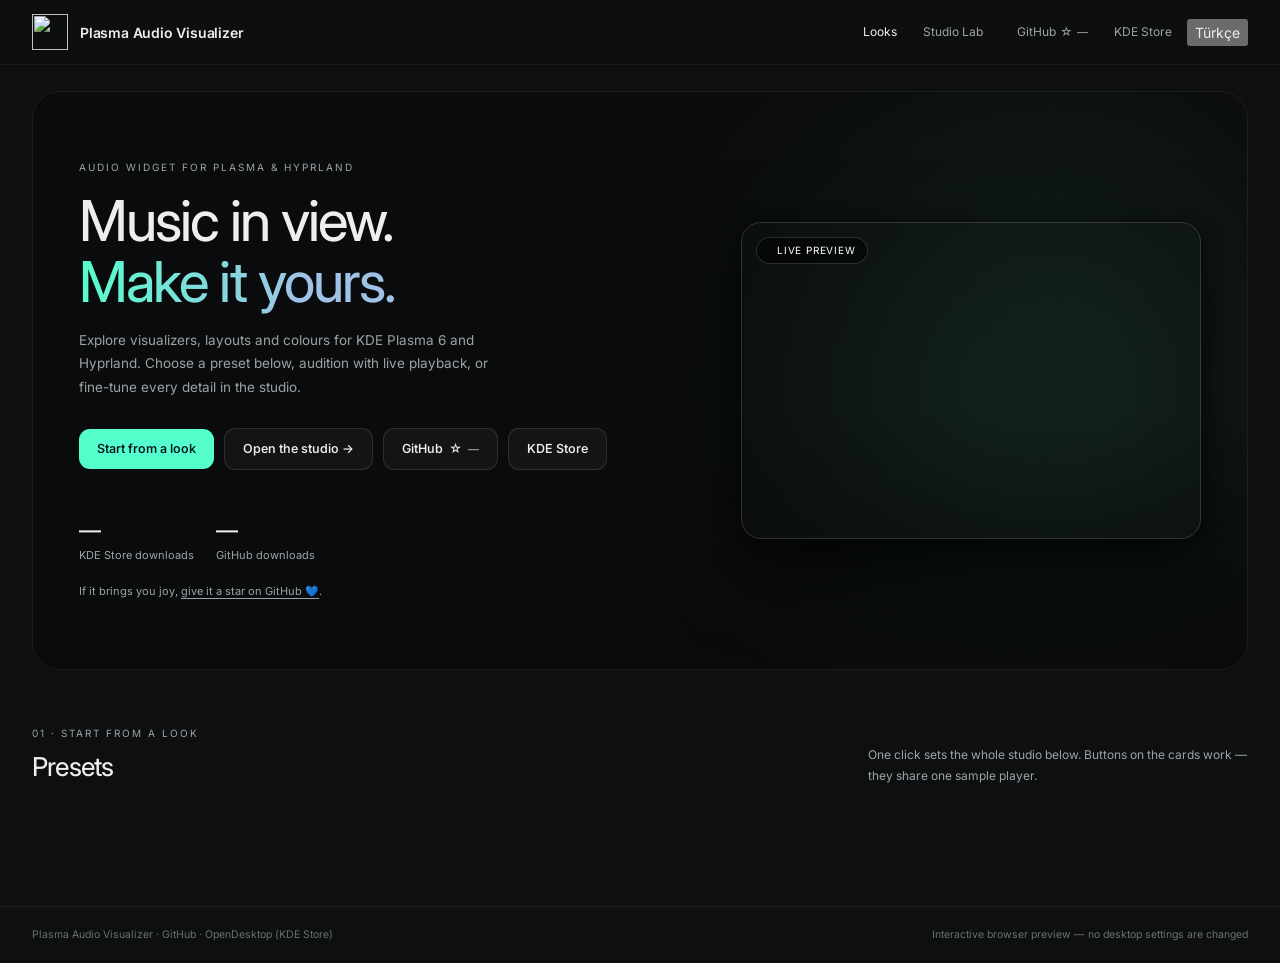
==== commit f4c0830c: "i18n: add web studio language toggle" ====
--- a/docs/website/index.html
+++ b/docs/website/index.html
@@ -22,6 +22,7 @@
       GitHub <span aria-hidden="true">☆</span> <span class="star-count" data-count="stars" aria-label="Star count unavailable">—</span>
     </a>
     <a href="https://www.opendesktop.org/p/2359422" target="_blank" rel="noopener">KDE Store</a>
+    <button type="button" class="nav-language" id="languageToggle" aria-label="Switch language">Türkçe</button>
   </nav>
 </div></header>
 
@@ -83,9 +84,10 @@
       <div class="bd bd-dusk" id="stageBd"></div>
       <div class="bar top">
         <div class="chip" id="bdPicker"><span class="lbl">Wallpaper</span></div>
-        <div class="chip"><span class="lbl">State</span><select id="statusSel" aria-label="Widget state">
+        <div class="chip"><span class="lbl" id="statusLabel">State</span><select id="statusSel" aria-label="Widget state">
           <option value="normal">Playing</option><option value="paused">Paused</option><option value="long">Long title</option><option value="nometa">No metadata</option><option value="idle">Nothing playing</option><option value="backend">cava missing</option>
         </select></div>
+        <div class="chip"><span class="lbl">Input</span><select id="audioInputSelect" aria-label="Audio source"><option value="">Default input</option></select><button id="liveAudioButton" type="button" aria-pressed="false" title="Visualize microphone or system monitor audio">Listen</button></div>
       </div>
       <div class="hint" id="hint" hidden></div>
       <div class="scaler" id="scaler"><div class="scaled" id="mainWidget"></div></div>
@@ -96,6 +98,7 @@
         <div class="chip" id="zoomPicker"><button data-z="1">1×</button><button data-z="2">2×</button><button data-z="fit" aria-pressed="true">Fit</button></div>
       </div>
     </div>
+    <p class="live-audio-status" id="liveAudioStatus" role="status" aria-live="polite">For YouTube or Spotify sound, select a system monitor or virtual audio input if your browser lists one. The default input is usually your microphone.</p>
     <div class="caption">
       <div class="ct"><h3 id="cfgTitle">Changed settings</h3><div class="btnrow"><button class="ghost" id="resetAll">Reset to defaults</button><button class="primary" id="copyCfg">Copy config</button></div></div>
       <div class="cfg" id="cfg"></div>
--- a/docs/website/style.css
+++ b/docs/website/style.css
@@ -92,6 +92,7 @@
 .search{flex:1;display:flex;align-items:center;gap:8px;background:var(--sunk);border:1px solid var(--line2);border-radius:10px;padding:0 11px;height:36px;color:var(--dim)}
 .search svg{width:14px;height:14px;fill:none;stroke:currentColor;stroke-width:2}
 .search input{flex:1;background:none;border:0;outline:0;font-size:12.5px;color:var(--text);min-width:0}
+.search input::placeholder{color:#8b9294;opacity:1}
 .search kbd{font:10px Inter,sans-serif;border:1px solid var(--line2);border-radius:4px;padding:1px 5px;color:var(--dim)}
 .ghost{background:none;border:1px solid var(--line2);border-radius:10px;height:36px;padding:0 12px;font-size:11.5px;color:var(--muted);white-space:nowrap}
 .ghost:hover{color:var(--text);background:var(--studio-hover)}
@@ -99,7 +100,7 @@
 .tabs::-webkit-scrollbar{display:none}
 .tabs button{position:relative;display:flex;align-items:center;gap:6px;background:none;border:0;padding:10px 10px 12px;font-size:12.5px;color:var(--muted);white-space:nowrap}
 .tabs button svg{width:15px;height:15px;fill:none;stroke:currentColor;stroke-width:1.7;stroke-linecap:round;stroke-linejoin:round}
-.tabs button[aria-selected=true]{color:var(--text)}
+.tabs button:hover,.tabs button[aria-selected=true]{color:#eeefeb}
 .tabs button[aria-selected=true]:after{content:"";position:absolute;left:8px;right:8px;bottom:-1px;height:2px;border-radius:2px;background:var(--brand)}
 .pbody{padding:6px 18px 22px}
 .sec{margin-top:18px}
@@ -190,6 +191,8 @@
 .stage .bar{position:absolute;z-index:6;left:12px;right:12px;display:flex;justify-content:space-between;align-items:center;gap:8px;flex-wrap:wrap;pointer-events:none}
 .stage .bar>*{pointer-events:auto}
 .stage .bar.top{top:12px}.stage .bar.bottom{bottom:12px}
+.stage #audioInputSelect{max-width:150px}
+.live-audio-status{margin:0;padding:0 4px;color:var(--muted);font-size:11px;line-height:1.5}
 .chip{display:flex;align-items:center;gap:6px;background:#0b0c0dcc;backdrop-filter:blur(12px);border:1px solid #ffffff1f;border-radius:10px;padding:4px;font-size:11px;color:#c9cfc6}
 .chip button{background:none;border:0;border-radius:7px;padding:4px 8px;font-size:11px;color:#aab1a7}
 .chip button[aria-pressed=true]{background:var(--studio-rangeTrack);color:#fff}
@@ -237,17 +240,20 @@
 .w .face{position:absolute;inset:0;border-radius:inherit}
 .w .surf{position:absolute;inset:0;border-radius:inherit;overflow:hidden;transition:opacity .2s}
 .s-color{background:var(--bgc)}
-.s-glass{background:linear-gradient(135deg,#ffffff24,var(--studio-hover) 55%,#ffffff12);backdrop-filter:blur(20px) saturate(1.5);-webkit-backdrop-filter:blur(20px) saturate(1.5)}
+.s-glass{background:linear-gradient(135deg,#ffffff24,var(--studio-hover) 55%,#ffffff12);backdrop-filter:blur(var(--glass-blur,20px)) saturate(1.5);-webkit-backdrop-filter:blur(var(--glass-blur,20px)) saturate(1.5)}
+.s-glass.t-frost{background:linear-gradient(135deg,#ffffff42,#ffffff24 55%,#ffffff30)}
+.s-glass.t-smoke,.s-liquid.t-smoke{background:linear-gradient(135deg,#12171fa3,#080a1266)}
+.s-glass.t-cover,.s-liquid.t-cover{background:linear-gradient(135deg,color-mix(in srgb,var(--p1) 38%,transparent),color-mix(in srgb,var(--p2) 22%,transparent))}
+.s-glass.t-custom,.s-liquid.t-custom{background:linear-gradient(135deg,color-mix(in srgb,var(--glass-color) 40%,transparent),color-mix(in srgb,var(--glass-color) 22%,transparent))}
 .s-solid{background:linear-gradient(135deg,#efefe6,#d8dece)}
 .s-atmosphere{background:radial-gradient(130% 150% at 100% 0%,color-mix(in srgb,var(--p1) 75%,transparent),transparent 58%),radial-gradient(120% 130% at 0% 100%,color-mix(in srgb,var(--p2) 80%,transparent),transparent 62%),var(--p3)}
 .s-atmosphere:after{content:"";position:absolute;inset:0;background:linear-gradient(180deg,#0000,#0000004d)}
 .s-art .cover{position:absolute;inset:-18%;background:var(--cover) center/cover;filter:blur(var(--blur)) saturate(.85)}
 .s-art .scrim{position:absolute;inset:0;background:linear-gradient(#000000b8,#000000d9,#000000fa);opacity:var(--dim)}
 /* Liquid glass: blur + optional SVG refraction (Chromium) + specular rim that follows the pointer */
-.s-liquid{background:linear-gradient(135deg,var(--studio-line2),var(--studio-card) 45%,#ffffff12);backdrop-filter:blur(var(--lgb,3px)) saturate(1.8) brightness(1.06);-webkit-backdrop-filter:blur(var(--lgb,3px)) saturate(1.8) brightness(1.06)}
-.s-liquid.refract{backdrop-filter:url(#lgRefract) blur(var(--lgb,3px)) saturate(1.8) brightness(1.06)}
-.s-liquid.t-frost{--lgb:14px;background:linear-gradient(135deg,#ffffff2e,var(--studio-line) 50%,#ffffff22)}
-.s-liquid.t-cover{background:linear-gradient(135deg,color-mix(in srgb,var(--p1) 38%,transparent),color-mix(in srgb,var(--p2) 22%,transparent))}
+.s-liquid{background:linear-gradient(135deg,var(--studio-line2),var(--studio-card) 45%,#ffffff12);backdrop-filter:blur(var(--glass-blur,20px)) saturate(1.8) brightness(1.06);-webkit-backdrop-filter:blur(var(--glass-blur,20px)) saturate(1.8) brightness(1.06)}
+.s-liquid.refract{backdrop-filter:url(#lgRefract) blur(var(--glass-blur,20px)) saturate(1.8) brightness(1.06)}
+.s-liquid.t-frost{background:linear-gradient(135deg,#ffffff2e,var(--studio-line) 50%,#ffffff22)}
 .s-liquid .spec{position:absolute;inset:0;border-radius:inherit;background:radial-gradient(180px circle at var(--mx,22%) var(--my,-10%),#ffffff59,transparent 62%);mix-blend-mode:soft-light;pointer-events:none}
 .s-liquid .edge{border:0!important;box-shadow:inset 0 1px 0 #ffffff99,inset 0 -1px 0 var(--studio-tileHoverBorder),inset 1px 0 0 #ffffff40,inset -1px 0 0 #ffffff26,inset 0 10px 18px -12px #ffffff66,inset 0 -12px 22px -14px #00000040!important}
 .w .edge{position:absolute;inset:0;border-radius:inherit;border:1px solid #ffffff1f;pointer-events:none}
@@ -281,7 +287,7 @@
 .art.vinyl:before{content:"";position:absolute;inset:31%;border-radius:50%;background:var(--cover) center/cover}
 .art.vinyl:after,.art.cd:after{content:"";position:absolute;left:46%;top:46%;width:8%;height:8%;border-radius:50%;background:#0c0c0c;box-shadow:0 0 0 1px #ffffff30}
 .art.cd{background:radial-gradient(circle,#0000 0 17%,#ffffffcc 17.5% 19%,#0000 19.5%),conic-gradient(from 20deg,#d9e2e8,#f6c6dd,#bfe3f8,#fff3b8,#c9f0d4,#e4d2fb,#d9e2e8);box-shadow:0 0 0 1px #ffffff40,0 4px 14px #0005}
-.art.cd:before{content:"";position:absolute;inset:6%;border-radius:50%;background:var(--cover) center/cover;opacity:.35;mix-blend-mode:multiply;-webkit-mask:radial-gradient(circle,#0000 0 20%,#000 21%)}
+.art.cd:before{content:"";position:absolute;inset:6%;border-radius:50%;background:var(--cover) center/cover;opacity:.7;mix-blend-mode:multiply;-webkit-mask:radial-gradient(circle,#0000 0 20%,#000 21%)}
 .art.spin{animation:spin 7s linear infinite}
 .art.cd.spin{animation-duration:3s}
 @keyframes spin{to{transform:rotate(360deg)}}
@@ -313,6 +319,11 @@
 .dock.accent{background:none;border-color:transparent;box-shadow:none;gap:5px;min-width:0}
 .dock.accent .play{width:24px;height:24px;border-radius:50%;background:var(--control-accent,var(--accent));color:#11140f;opacity:1;box-shadow:0 2px 8px color-mix(in srgb,var(--accent) 45%,transparent)}
 .dock.accent .play svg{width:10px;height:10px}
+.dock.soft{background:var(--dock-soft);border-color:#ffffff14;box-shadow:none}
+.dock.outline{background:var(--dock-outline);border-color:color-mix(in srgb,var(--control) 55%,transparent);box-shadow:none}
+.dock.tinted{background:var(--dock-tinted);border-color:color-mix(in srgb,var(--accent) 52%,transparent);box-shadow:none}
+.dock.tinted .play{width:24px;height:24px;border-radius:50%;background:var(--control-accent,var(--accent));color:#11140f;opacity:1;box-shadow:0 2px 8px color-mix(in srgb,var(--accent) 45%,transparent)}
+.dock.tinted .play svg{width:10px;height:10px}
 .dock.hover{opacity:0;transform:translateY(3px)}
 .w:hover .dock.hover{opacity:1;transform:none}
 .tile .dock.hover{opacity:.55}
@@ -386,7 +397,7 @@
 .w .center{display:flex;justify-content:center}
 .w .mid{display:flex;gap:10px;align-items:center}
 .w .mid .texts{flex:1}
-.L-hero .wavebox{max-height:none;flex:1}
+.L-hero .wavebox,.L-visualizer .wavebox{max-height:none;flex:1}
 .L-inline .pbrow{display:flex;align-items:center;gap:8px}
 .L-inline .pbrow .pb{flex:1}
 .L-inline .wavebox{max-height:34px}
@@ -509,6 +520,7 @@
 .L-pillicon .eq{position:absolute;right:1px;bottom:3px;height:9px;padding:1px;border-radius:3px;background:#000a}
 .L-pillicon .eq i{width:1.5px}
 .pctl{display:flex;gap:0;margin-left:2px}
+.w:not(:hover):not(:focus-within) .pctl.hover-only{opacity:0;pointer-events:none}
 .pctl button{width:20px;height:20px;border:0;background:none;padding:0;display:grid;place-items:center;color:var(--control);opacity:.8;border-radius:50%}
 .pctl button:hover{background:var(--studio-rangeTrack);opacity:1}
 .pctl svg{width:10px;height:10px;fill:currentColor}
@@ -589,22 +601,58 @@
 .sec[data-tab="presets"]>h4,.sec[data-tab="saved"]>h4{display:none}
 .sec[data-tab="presets"]>.card,.sec[data-tab="saved"]>.card{background:none;border:0;padding:0}
 
-.project-info{width:100%;display:grid;gap:18px;color:var(--muted);font-size:12px;line-height:1.6}
+/* The settings panel carries the preview widget's --text/--brand palette.
+   Keep project information on the Studio palette so pale album art cannot
+   turn headings, counts and links dark against these cards. */
+.project-info{--text:var(--studio-text,#eeefeb);--muted:var(--studio-muted,#9da3a5);--brand:var(--studio-brand,#55ffcc);--brand-ink:var(--studio-brandInk,#01121f);width:100%;display:grid;gap:16px;color:var(--muted);font-size:12px;line-height:1.6}
 .project-info p{margin:0}
-.project-author{display:flex;gap:14px;align-items:center}
+.project-author{display:flex;gap:7px;align-items:center}
 .project-author a{color:var(--brand)}
-.profile-image{position:relative;width:40px;height:40px;flex-shrink:0;border-radius:50%;overflow:hidden;background:var(--sunk);display:grid;place-items:center;color:var(--brand);font-size:20px}
+.profile-image{position:relative;width:24px;height:24px;flex-shrink:0;border-radius:50%;overflow:hidden;background:var(--sunk);display:grid;place-items:center;color:var(--brand);font-size:12px}
 .profile-image img{position:absolute;inset:0;width:100%;height:100%;object-fit:cover}
-.project-links,.project-stats{display:flex;gap:12px;flex-wrap:wrap}
-.project-stats>div{display:flex;flex-direction:column}
-.project-stats b{color:var(--text);font-size:22px}
-.project-info>.star-link{justify-self:start}
+.project-stats{display:grid;grid-template-columns:repeat(auto-fit,minmax(180px,1fr));gap:8px}
+.project-stats>a{display:flex;flex-direction:column;justify-content:space-between;min-height:82px;padding:9px 12px 11px;border:1px solid var(--line2);border-radius:10px;background:var(--sunk);color:var(--muted);text-decoration:none;line-height:1.3}
+.project-stats>a:hover{background:var(--studio-hover);border-color:var(--brand)}
+.project-stat-top{display:flex;align-items:center;gap:9px}
+.project-stat-top img{width:22px;height:22px;object-fit:contain}
+.project-stat-top b{color:var(--text);font-size:21px;line-height:1.2}
+.project-license{display:grid;align-content:center;min-height:64px;gap:3px;padding:9px 13px;border:1px solid var(--line2);border-radius:10px;background:var(--sunk);line-height:1.3}
+.project-license strong{color:var(--text);font-size:12px}
+.project-license small{color:var(--muted);font-size:10px}
+.project-contributors{display:grid;gap:8px}
+.project-contributors[hidden]{display:none}
+.project-contributors-head{display:flex;align-items:center;gap:12px;flex-wrap:wrap}
+.project-contributors-head h4{margin:0;color:var(--text);font-size:14px;line-height:1.3}
+.project-contributors-head a{color:var(--muted);text-decoration:none}
+.project-contributors-head a:hover{color:var(--text)}
+.project-contributor-list{display:grid;grid-template-columns:repeat(auto-fit,minmax(170px,1fr));gap:8px}
+.project-contributor{display:flex;align-items:center;gap:9px;min-width:0;min-height:58px;padding:9px 10px;border:1px solid var(--line2);border-radius:10px;background:var(--sunk);color:var(--text);text-decoration:none}
+.project-contributor:hover{background:var(--studio-hover);border-color:var(--brand)}
+.contributor-avatar{width:34px;height:34px;flex:none;border-radius:50%;overflow:hidden;background:var(--studio-hover)}
+.contributor-avatar img{width:100%;height:100%;object-fit:cover}
+.contributor-copy{display:grid;min-width:0;line-height:1.25}
+.contributor-copy strong{overflow:hidden;text-overflow:ellipsis;white-space:nowrap;font-size:12px}
+.contributor-copy small{color:var(--muted);font-size:10px}
 
 /* Linked progress colours follow the same stops as the visualizer. */
 .w[style*="--pg-fill"] .pb .fill{background:var(--pg-fill)}
 .w[style*="--pg-fill"] .pb6 .fill{mask-image:repeating-linear-gradient(90deg,#000 0 7px,transparent 7px 9px)}
 
 .project-heading{display:flex;align-items:center;gap:14px}
+.project-heading>div{display:grid;gap:7px}
 .project-heading>img{width:64px;height:64px;object-fit:contain}
 .project-heading h3{margin:0;color:var(--text);font-size:18px}
 .studio-version { font-size: .85em; opacity: .65; margin-left: .35em; white-space: nowrap; }
+.project-info .ghost-link,.project-info .primary-link{display:inline-flex;align-items:center;justify-content:center;justify-self:start;min-height:30px;padding:5px 11px;border:1px solid var(--line2);border-radius:8px;color:var(--text);background:transparent;text-decoration:none;font:inherit;line-height:1.3}
+.project-info .ghost-link:hover{background:var(--studio-hover);border-color:var(--studio-tileHoverBorder)}
+.project-info .primary-link{background:var(--brand);border-color:var(--brand);color:var(--brand-ink);font-weight:550}
+.project-info .primary-link:hover{filter:brightness(1.08)}
+.project-info a:focus-visible{outline:2px solid var(--brand);outline-offset:3px}
+.project-funding{display:grid;gap:8px}
+.project-funding h4{margin:0;color:var(--text);font-size:14px;line-height:1.3}
+.project-funding-links{display:grid;grid-template-columns:repeat(auto-fit,minmax(180px,1fr));gap:8px}
+.project-funding-links a{display:flex;align-items:center;gap:10px;min-height:64px;padding:10px 13px;border:1px solid var(--line2);border-radius:10px;background:var(--sunk);color:var(--text);font-weight:600;line-height:1.3;text-decoration:none}
+.project-funding-links a:hover{background:var(--studio-hover);border-color:var(--brand)}
+.project-funding-links img{width:26px;height:26px;flex:none;object-fit:contain}
+.project-actions{display:flex;flex-wrap:wrap;gap:8px;padding-top:12px;border-top:1px solid var(--line)}
+.palette-preview{width:74%;height:16px;border-radius:8px}
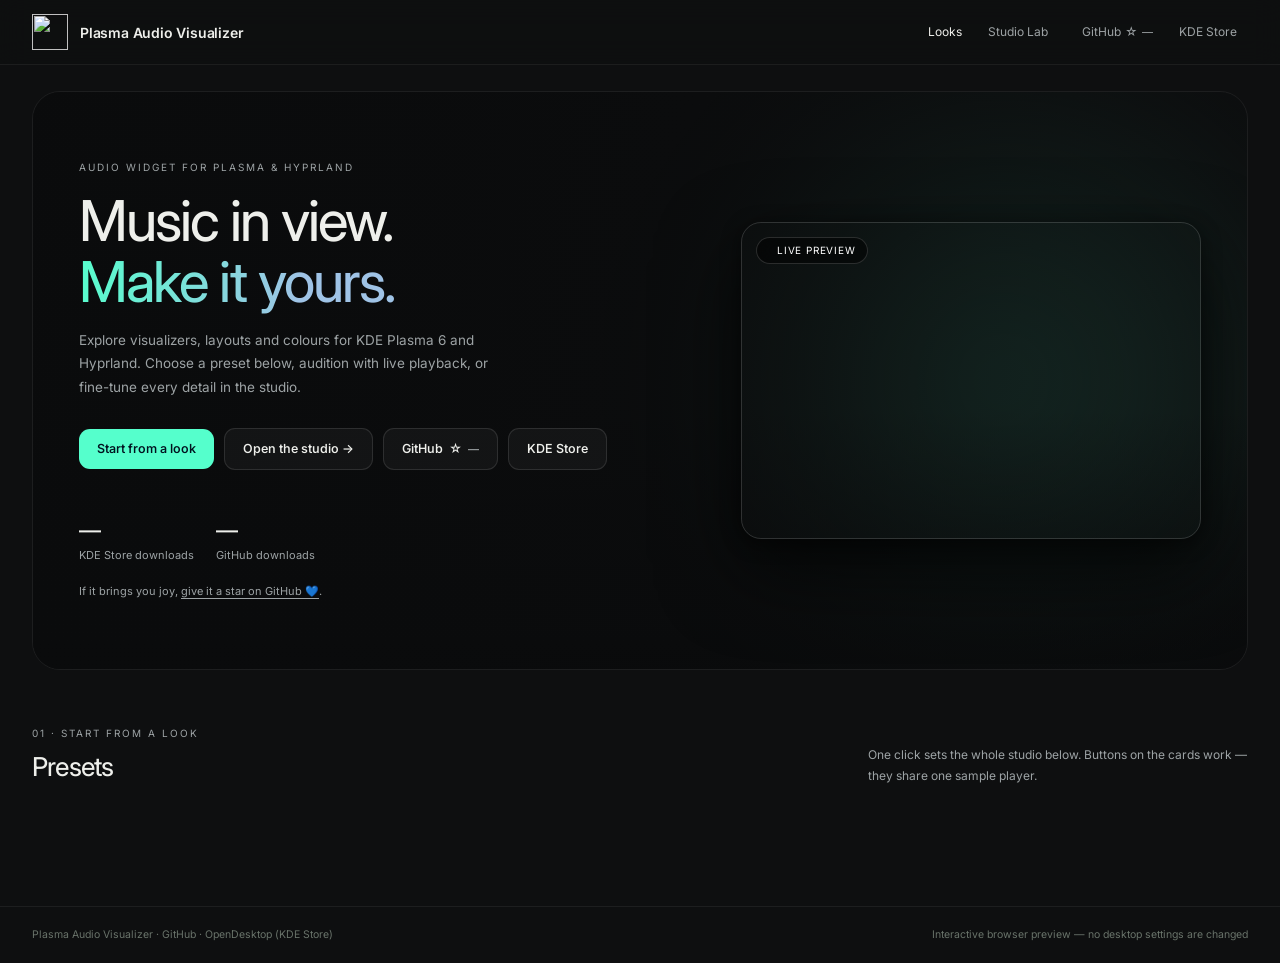
==== commit 0d4df1d3: "i18n: keep the PR to widget UI; restore docs and fix make pack - Restore docs/installation.md, docs/" ====
--- a/docs/website/index.html
+++ b/docs/website/index.html
@@ -22,7 +22,6 @@
       GitHub <span aria-hidden="true">☆</span> <span class="star-count" data-count="stars" aria-label="Star count unavailable">—</span>
     </a>
     <a href="https://www.opendesktop.org/p/2359422" target="_blank" rel="noopener">KDE Store</a>
-    <button type="button" class="nav-language" id="languageToggle" aria-label="Switch language">Türkçe</button>
   </nav>
 </div></header>
 
